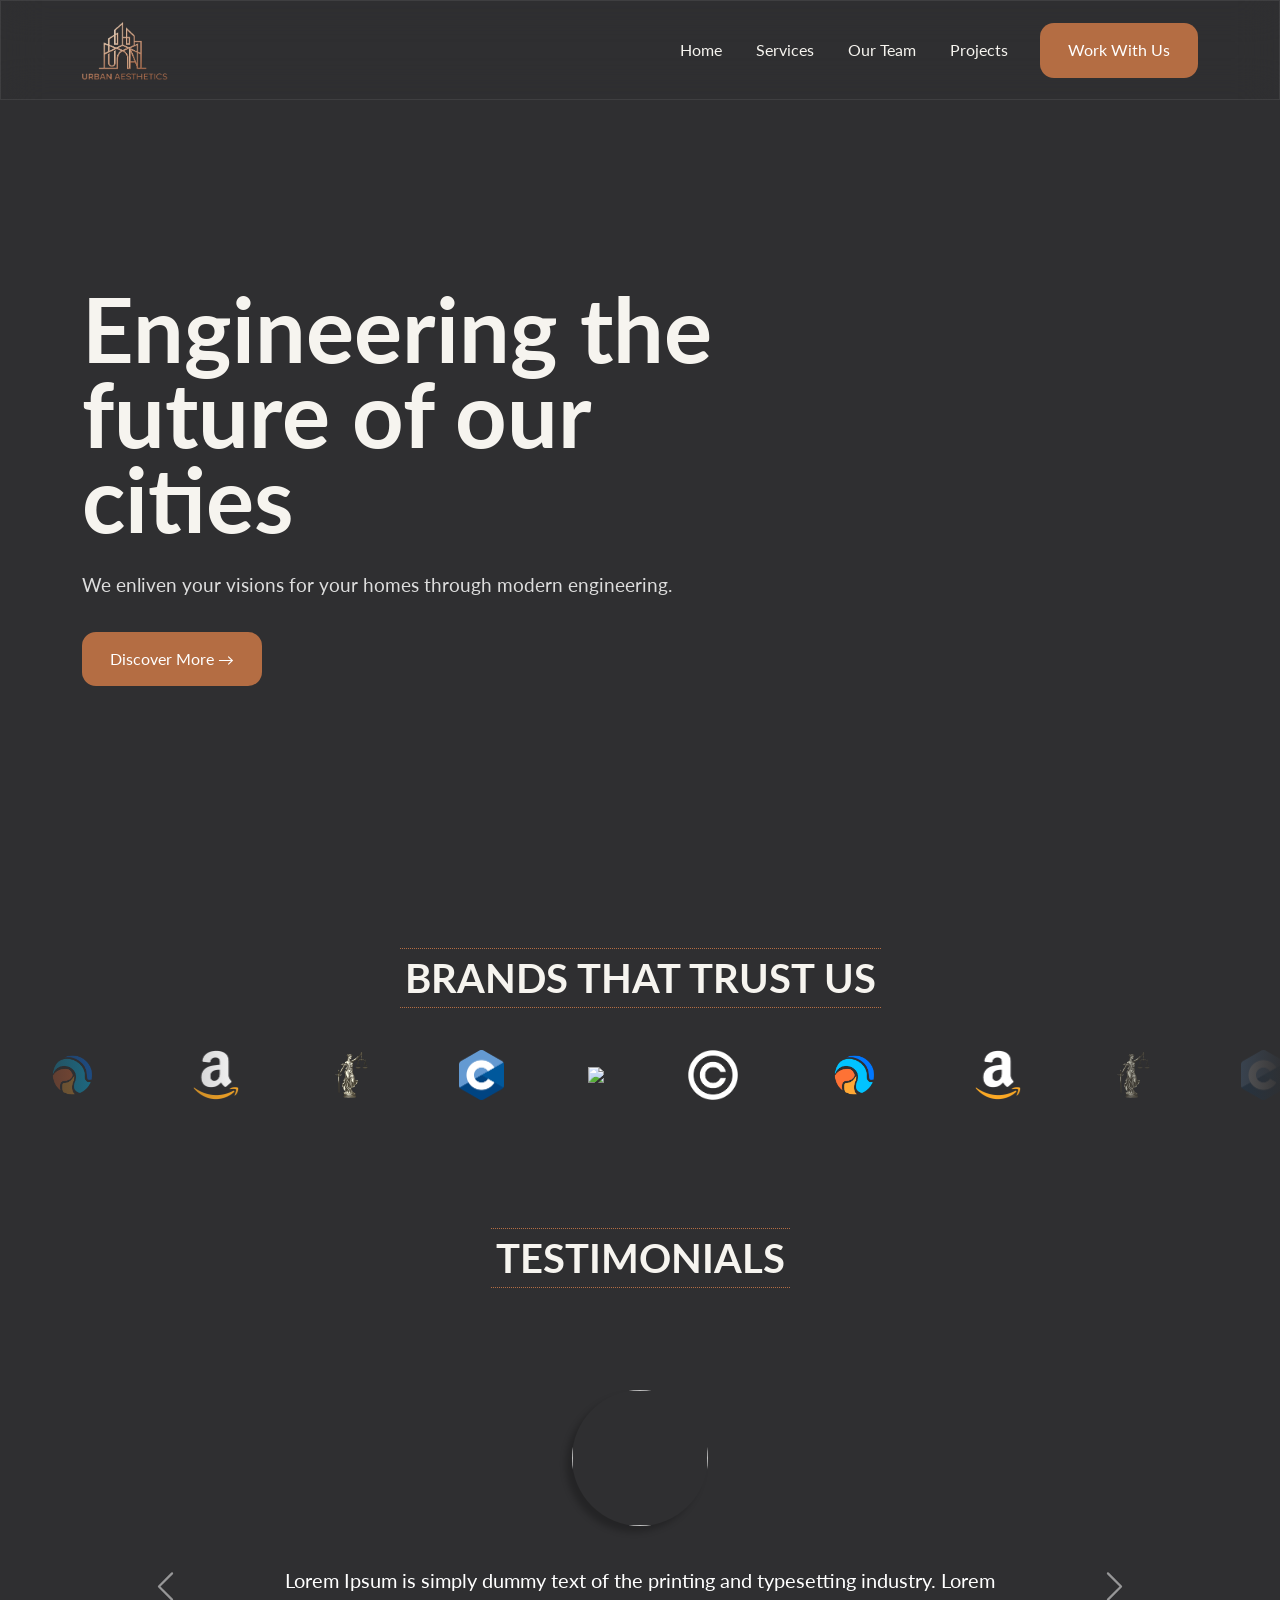
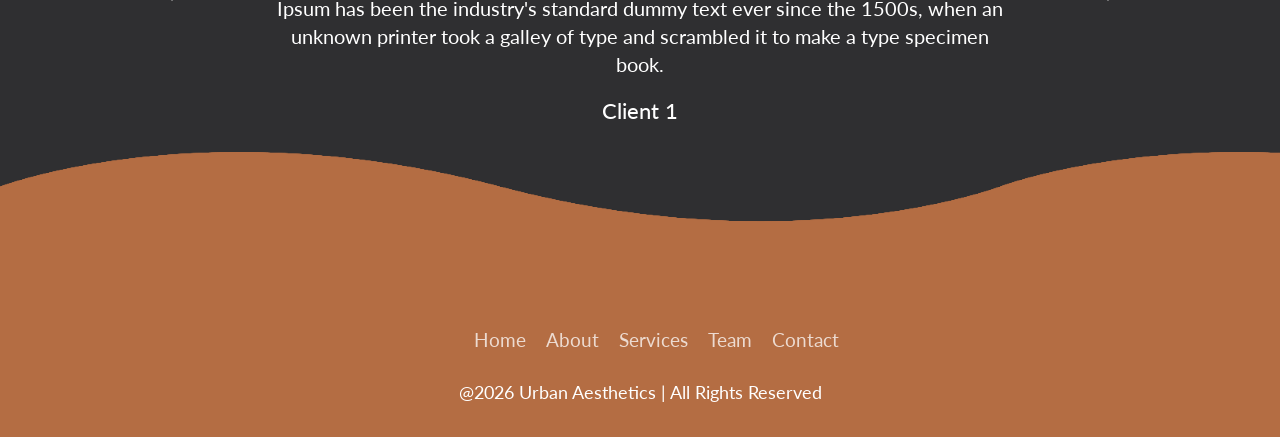
==== index.html @ d39ba453 "testimonial heading adjusted" ====
<!DOCTYPE html>
<html lang="en">
<head>
    <meta charset="UTF-8">
    <meta name="viewport" content="width=device-width, initial-scale=1.0">
    <title>Urban Aesthetics</title>
    <link href="https://cdn.jsdelivr.net/npm/bootstrap@5.3.8/dist/css/bootstrap.min.css" rel="stylesheet" integrity="sha384-sRIl4kxILFvY47J16cr9ZwB07vP4J8+LH7qKQnuqkuIAvNWLzeN8tE5YBujZqJLB" crossorigin="anonymous">
    <link rel="stylesheet" href="https://cdn.jsdelivr.net/npm/bootstrap-icons@1.13.1/font/bootstrap-icons.min.css">
    <link rel="stylesheet" href="css/style.css">

    <!-- fonts -->
     <link rel="preconnect" href="https://fonts.googleapis.com">
<link rel="preconnect" href="https://fonts.gstatic.com" crossorigin>
<link href="https://fonts.googleapis.com/css2?family=Lato:ital,wght@0,100;0,300;0,400;0,700;0,900;1,100;1,300;1,400;1,700;1,900&display=swap" rel="stylesheet">

</head>
<body>
    
<nav class="navbar navbar-expand-lg fixed-top custom-navbar">

<div class="container">

<a class="navbar-brand" href="#">
<img src="images/ChatGPT Image Jul 22, 2026, 11_35_36 AM.png" alt="">
</a>

<button class="navbar-toggler"
data-bs-toggle="collapse"
data-bs-target="#navMenu">

<span class="navbar-toggler-icon"></span>

</button>

<div class="collapse navbar-collapse justify-content-end"
id="navMenu">

<ul class="navbar-nav align-items-lg-center">

<li class="nav-item">
<a class="nav-link" href="#">Home</a>
</li>

<li class="nav-item">
<a class="nav-link" href="#">Services</a>
</li>
<li class="nav-item">
<a class="nav-link" href="#">Our Team</a>
</li>

<li class="nav-item">
<a class="nav-link" href="#">Projects</a>
</li>

<li class="nav-item ms-lg-4">

<a href="#" class="btn hero-btn">

Work With Us

</a>

</li>

</ul>

</div>

</div>

</nav>



<section class="hero">

<div class="overlay"></div>

<div class="container hero-content">

<div class="row">

<div class="col-lg-8 mt-5">

<h1>

Engineering the future
of our cities

</h1>

<p>

We enliven your visions for your homes through
modern engineering.

</p>

<a href="#" class="btn hero-btn mt-3">

Discover More →

</a>

</div>

</div>

</div>

</section>
<!-- brand showcase -->
<div class="brands w-100 d-flex justify-content-center align-items-center">
   
    <h1 class="main-heading mt-5">BRANDS THAT TRUST US</h1>

</div>

<div class="logos">

<div class="logo_items">

<img src="images/logo1.png">

<img src="images/Amazon-Logo-White-PNG-Photos.png">

<img src="images/logo3.png">

<img src="images/C_Logo.png">

<img src="images/logo2.png">

<img src="images/whitelogo.png">


<img src="images/logo1.png">

<img src="images/Amazon-Logo-White-PNG-Photos.png">

<img src="images/logo3.png">

<img src="images/C_Logo.png">

<img src="images/logo2.png">

<img src="images/whitelogo.png">

</div>

  <div class="logo_items">


<img src="images/logo1.png">

<img src="images/Amazon-Logo-White-PNG-Photos.png">

<img src="images/logo3.png">

<img src="images/C_Logo.png">

<img src="images/logo2.png">

<img src="images/whitelogo.png">


<img src="images/logo1.png">

<img src="images/Amazon-Logo-White-PNG-Photos.png">

<img src="images/logo3.png">

<img src="images/C_Logo.png">

<img src="images/logo2.png">

<img src="images/whitelogo.png">

</div>

</div>


    <section class="testimonial text-center">
        <div class="container">

            <div class="heading white-heading ">
<div class="brands w-100 d-flex justify-content-center align-items-center">
   
    <h1 class="main-heading mt-5">TESTIMONIALS</h1>

</div>
            </div>
            <div id="testimonial4" class="carousel slide testimonial4_indicators testimonial4_control_button thumb_scroll_x swipe_x" data-bs-ride="carousel" data-pause="hover" data-interval="5000" data-duration="2000">
             
                <div class="carousel-inner" role="listbox">
                    <div class="carousel-item active">
                        <div class="testimonial4_slide">
                            <img src="https://i.ibb.co/8x9xK4H/team.jpg" class="img-circle img-responsive" />
                            <p>Lorem Ipsum is simply dummy text of the printing and typesetting industry. Lorem Ipsum has been the industry's standard dummy text ever since the 1500s, when an unknown printer took a galley of type and scrambled it to make a type specimen book. </p>
                            <h4>Client 1</h4>
                        </div>
                    </div>
                    <div class="carousel-item">
                        <div class="testimonial4_slide">
                            <img src="https://i.ibb.co/8x9xK4H/team.jpg" class="img-circle img-responsive" /><p>Lorem Ipsum is simply dummy text of the printing and typesetting industry. Lorem Ipsum has been the industry's standard dummy text ever since the 1500s, when an unknown printer took a galley of type and scrambled it to make a type specimen book. </p>
                            <h4>Client 2</h4>
                        </div>
                    </div>
                    <div class="carousel-item">
                        <div class="testimonial4_slide">
                            <img src="https://i.ibb.co/8x9xK4H/team.jpg" class="img-circle img-responsive" />
                            <p>Lorem Ipsum is simply dummy text of the printing and typesetting industry. Lorem Ipsum has been the industry's standard dummy text ever since the 1500s, when an unknown printer took a galley of type and scrambled it to make a type specimen book. </p>
                            <h4>Client 3</h4>
                        </div>
                    </div>
                </div>
                <a class="carousel-control-prev" href="#testimonial4" data-bs-slide="prev">
                    <span class="carousel-control-prev-icon"></span>
                </a>
                <a class="carousel-control-next" href="#testimonial4" data-bs-slide="next">
                    <span class="carousel-control-next-icon"></span>
                </a>
            </div>
        </div>
    </section>


<!-- footer -->
<footer>

    <div class="waves">
      <div class="wave" id="wave1"></div>
      <div class="wave" id="wave2"></div>
      <div class="wave" id="wave3"></div>
      <div class="wave" id="wave4"></div>
    </div>

    <ul class="social_icon">
      <li><a href="#"><ion-icon name="logo-facebook"></ion-icon></a></li>
      <li><a href="#"><ion-icon name="logo-twitter"></ion-icon></a></li>
      <li><a href="#"><ion-icon name="logo-linkedin"></ion-icon></a></li>
      <li><a href="#"><ion-icon name="logo-instagram"></ion-icon></a></li>
    </ul>

    <ul class="menu">
      <li><a href="#">Home</a></li>
      <li><a href="#">About</a></li>
      <li><a href="#">Services</a></li>
      <li><a href="#">Team</a></li>
      <li><a href="#">Contact</a></li>
    </ul>

    <p>@2026 Urban Aesthetics | All Rights Reserved</p>

  </footer>

<script type="module" src="https://unpkg.com/ionicons@5.5.2/dist/ionicons/ionicons.esm.js"></script>

<script nomodule src="https://unpkg.com/ionicons@5.5.2/dist/ionicons/ionicons.js"></script>

    <script src="https://cdn.jsdelivr.net/npm/bootstrap@5.3.8/dist/js/bootstrap.bundle.min.js" integrity="sha384-FKyoEForCGlyvwx9Hj09JcYn3nv7wiPVlz7YYwJrWVcXK/BmnVDxM+D2scQbITxI" crossorigin="anonymous"></script>
    <script src="js/main.js"></script>
</body>
</html>
---- css/style.css ----
/* .lato-thin {
  font-family: "Lato", sans-serif;
  font-weight: 100;
  font-style: normal;
}

.lato-light {
  font-family: "Lato", sans-serif;
  font-weight: 300;
  font-style: normal;
}

.lato-regular {
  font-family: "Lato", sans-serif;
  font-weight: 400;
  font-style: normal;
}

.lato-bold {
  font-family: "Lato", sans-serif;
  font-weight: 700;
  font-style: normal;
}

.lato-black {
  font-family: "Lato", sans-serif;
  font-weight: 900;
  font-style: normal;
}

.lato-thin-italic {
  font-family: "Lato", sans-serif;
  font-weight: 100;
  font-style: italic;
}

.lato-light-italic {
  font-family: "Lato", sans-serif;
  font-weight: 300;
  font-style: italic;
}

.lato-regular-italic {
  font-family: "Lato", sans-serif;
  font-weight: 400;
  font-style: italic;
}

.lato-bold-italic {
  font-family: "Lato", sans-serif;
  font-weight: 700;
  font-style: italic;
}

.lato-black-italic {
  font-family: "Lato", sans-serif;
  font-weight: 900;
  font-style: italic;
}
 */

:root{

--dark:#2F2F31; 
--secondary:#4A4654;
--accent:#B46D43;
--gray:#78736F;
--light:#F6F4EF;

}
* {
  margin: 0;
  padding: 0;
  box-sizing: border-box;
}

body{

  font-family: "Lato", sans-serif;
  font-weight: 400;
  font-style: normal;
background:var(--dark);

}

/* NAVBAR */

 .custom-navbar{

padding:25px 0;

transition:.35s;

background:transparent;

}
.custom-navbar{
    background: rgba(47, 47, 49, 0);
    backdrop-filter: blur(20px);
    -webkit-backdrop-filter: blur(20px);

    border: 1px solid rgba(255,255,255,.08);

    transition:
        background .35s ease,
        backdrop-filter .35s ease,
        padding .35s ease,
        box-shadow .35s ease;

    padding: 1.2rem 0;
}
.custom-navbar.scrolled{

    background: rgba(47, 47, 49, 0.82);

    backdrop-filter: blur(28px);
    -webkit-backdrop-filter: blur(28px);

    box-shadow: 0 10px 30px rgba(0,0,0,.18);

    padding: .9rem 0;

}
.nav-wrapper{
    background:rgba(246,244,239,.12);
    backdrop-filter:blur(16px);
    border:1px solid rgba(255,255,255,.08);
    border-radius:18px;
    padding:6px 20px;
}
.navbar-brand{
  padding: 0;
color:var(--light);
font-weight:600;

}


.navbar-brand img {
    height: 60px;
    width: auto;
    display: block;
}

@media (max-width: 992px) {
    .navbar-brand img {
        height: 68px;
    }
}

@media (max-width: 576px) {
    .navbar-brand img {
        height: 43px;
    }
}
.nav-link{

color:var(--light);

margin-left:18px;

position:relative;

}
.nav-link:hover{

font-weight: 700; }

.nav-link::after{

content:"";

position:absolute;

left:0;
bottom:-4px;

width:0;

height:2px;

background:var(--accent);

transition:.3s;

}

.nav-link:hover::after{

width:100%;

}

.hero-btn{

background:var(--accent);

color:white;

padding:.9rem 1.7rem;

border-radius:14px;

}

.hero-btn:hover{

background:#965734;

}

/* HERO */

.hero{

height:100vh;

background:url(/images/hero1.jpg);

background-size:cover;

background-position:center;

position:relative;

display:flex;

align-items:center;

}

.hero h1 {

font-size:clamp(3rem,7vw,8rem);

font-weight:700;

color:var(--light);

line-height:.95;

margin-bottom:30px;
    margin-top: 1.5rem;
    
}
@media (max-width: 992px) {

.hero h1 {
    margin-top: 0.8rem;
}
}

@media (max-width: 576px) {

.hero h1 {
    margin-top: 0.5rem;
}
}

.overlay{

position:absolute;

inset:0;

background:linear-gradient(

90deg,

rgba(47,47,49,.78),

rgba(47,47,49,.25)

);

}

.hero-content{

position:relative;

z-index:2;

}





.hero p{

font-size:1.2rem;

max-width:650px;

color:#ddd;

}

/* MOBILE */

@media(max-width:991px){

.hero{

text-align:center;

}

.hero p{

margin:auto;

}

.navbar-collapse{

background:rgba(47,47,49,.97);

padding:25px;

margin-top:15px;

border-radius:20px;

}

.nav-link{

margin:12px 0;

}

}


/* logo carousel */

.brands h1 {
    color: var(--light);
margin:12px 0;
}
@keyframes slides {
  from {
    transform: translateX(0);
  }
  to {
    transform: translateX(-100%);
  }
}

.logos {
  overflow: hidden;
  padding: 30px 0px;
  white-space: nowrap;
  position: relative;
}

.logos:before, .logos:after {
  position: absolute;
  top: 0;
  content: '';
  width: 250px;
  height: 100%;
  z-index: 2;
}

.logos:before {
  left: 0;
  background: linear-gradient(to left, rgba(255,255,255,0), rgba(47,47,49,.97));
}

.logos:after {
  right: 0;
  background: linear-gradient(to right, rgba(255,255,255,0), rgba(47,47,49,.97));
}

.logo_items {
  display: inline-block;
  animation: 35s slides infinite linear;
}

.logos:hover .logo_items {
  animation-play-state: paused;
}

.logo_items img{
  height: 50px;
   margin: 0 40px;   /* adjust this value */
  vertical-align: middle;
}

/* ========================================HEADING
================================================ */

.main-heading {
    font-weight: 700;
    padding: 5px;
    border-top: 1px dotted var(--accent);
    border-bottom: 1px dotted var(--accent);
}
/* ======================================footer
========================================== */




footer {
  position: relative;
  width: 100%;
  background:var(--accent);
  min-height: 100px;
  padding: 20px 50px;
  display: flex;
  justify-content: center;
  align-items: center;
  flex-direction: column;
}

footer .social_icon,
footer .menu {
  position: relative;
  display: flex;
  justify-content: center;
  align-items: center;
  margin: 10px 0;
}

footer .social_icon li,
footer .menu li {
  list-style: none;
}

footer .social_icon li a {
  font-size: 2em;
  color: #fff;
  margin: 0 10px;
  display: inline-block;
  transition: .5s;
}

footer .social_icon li a:hover {
  transform: translateY(-10px);
}

footer .menu li a {
  font-size: 1.2em;
  color: #fff;
  margin: 0 10px;
  display: inline-block;
  text-decoration: none;
  opacity: .75;
}

footer .menu li a:hover {
  opacity: 1;
}

footer p {
  color: #fff;
  text-align: center;
  margin-top: 15px;
  margin-bottom: 10px;
  font-size: 1.1em;
}

footer .wave {
  position: absolute;
  top: -100px;
  left: 0;
  width: 100%;
  height: 100px;
  background: url(/images/wave.png);
  background-size: 1000px 100px;
}

footer .wave#wave1 {
  z-index: 1000;
  opacity: 1;
  bottom: 0;
  animation: animateWave 4s linear infinite;
}
footer .wave#wave2 {
  z-index: 999;
  opacity: .5;
  bottom: 10px;
  animation: animateWave_02 4s linear infinite;
}
footer .wave#wave3 {
  z-index: 1000;
  opacity: .2;
  bottom: 15px;
  animation: animateWave 3s linear infinite;
}
footer .wave#wave4 {
  z-index: 999;
  opacity: .7;
  bottom: 20px;
  animation: animateWave_02 3s linear infinite;
}

@keyframes animateWave {
  0% {
    background-position-x: 1000px;
  }
  100% {
    background-position-x: 0px;
  }
}

@keyframes animateWave_02 {
  0% {
    background-position-x: 0px;
  }
  100% {
    background-position-x: 1000px;
  }
}
/* testimonials */
.heading {
    text-align: center;
    color: #454343;
    font-weight: 700;
    position: relative;
    margin-bottom: 70px;
    text-transform: uppercase;
    z-index: 999;
}
.white-heading{
    color: #ffffff;
}

.heading span {
    display: block;
    font-weight: 500;
}
.white-heading span {
    color: #ffffff;
}
/*-----Testimonial-------*/

.testimonial:after {
    position: absolute;
    top: -0 !important;
    left: 0;
    content: " ";
    background: url(img/testimonial.bg-top.png);
    background-size: 100% 100px;
    width: 100%;
    height: 100px;
    float: left;
    z-index: 99;
}

.testimonial {
    min-height: 375px;
    position: relative;
    background: url(/images/nick-hillier-aQcE3gDSSTY-unsplashtint.jpg);
    padding-top: 50px;
    padding-bottom: 50px;
    background-position: center;
    background-size: cover;
}
#testimonial4 .carousel-inner:hover{
  cursor: -moz-grab;
  cursor: -webkit-grab;
}
#testimonial4 .carousel-inner:active{
  cursor: -moz-grabbing;
  cursor: -webkit-grabbing;
}
#testimonial4 .carousel-inner .item{
  overflow: hidden;
}

.testimonial4_indicators .carousel-indicators{
  left: 0;
  margin: 0;
  width: 100%;
  font-size: 0;
  height: 20px;
  bottom: 15px;
  padding: 0 5px;
  cursor: e-resize;
  overflow-x: auto;
  overflow-y: hidden;
  position: absolute;
  text-align: center;
  white-space: nowrap;
}
.testimonial4_indicators .carousel-indicators li{
  padding: 0;
  width: 14px;
  height: 14px;
  border: none;
  text-indent: 0;
  margin: 2px 3px;
  cursor: pointer;
  display: inline-block;
  background: #ffffff;
  -webkit-border-radius: 100%;
  border-radius: 100%;
}
.testimonial4_indicators .carousel-indicators .active{
  padding: 0;
  width: 14px;
  height: 14px;
  border: none;
  margin: 2px 3px;
  background-color: #9dd3af;
  -webkit-border-radius: 100%;
  border-radius: 100%;
}
.testimonial4_indicators .carousel-indicators::-webkit-scrollbar{
  height: 3px;
}
.testimonial4_indicators .carousel-indicators::-webkit-scrollbar-thumb{
  background: #eeeeee;
  -webkit-border-radius: 0;
  border-radius: 0;
}

.testimonial4_control_button .carousel-control{
  top: 175px;
  opacity: 1;
  width: 40px;
  bottom: auto;
  height: 40px;
  font-size: 10px;
  cursor: pointer;
  font-weight: 700;
  overflow: hidden;
  line-height: 38px;
  text-shadow: none;
  text-align: center;
  position: absolute;
  background: transparent;
  border: 2px solid #ffffff;
  text-transform: uppercase;
  -webkit-border-radius: 100%;
  border-radius: 100%;
  -webkit-box-shadow: none;
  box-shadow: none;
  -webkit-transition: all 0.6s cubic-bezier(0.3,1,0,1);
  transition: all 0.6s cubic-bezier(0.3,1,0,1);
}
.testimonial4_control_button .carousel-control.left{
  left: 7%;
  top: 50%;
  right: auto;
}
.testimonial4_control_button .carousel-control.right{
  right: 7%;
  top: 50%;
  left: auto;
}
.testimonial4_control_button .carousel-control.left:hover,
.testimonial4_control_button .carousel-control.right:hover{
  color: #000;
  background: #fff;
  border: 2px solid #fff;
}

.testimonial4_header{
  top: 0;
  left: 0;
  bottom: 0;
  width: 550px;
  display: block;
  margin: 30px auto;
  text-align: center;
  position: relative;
}
.testimonial4_header h4{
  color: #ffffff;
  font-size: 30px;
  font-weight: 600;
  position: relative;
  letter-spacing: 1px;
  text-transform: uppercase;
}

.testimonial4_slide{
  top: 0;
  left: 0;
  right: 0;
  bottom: 0;
  width: 70%;
  margin: auto;
  padding: 20px;
  position: relative;
  text-align: center;
}
.testimonial4_slide img {
    top: 0;
    left: 0;
    right: 0;
    width: 136px;
    height: 136px;
    margin: auto;
    display: block;
    color: #f2f2f2;
    font-size: 18px;
    line-height: 46px;
    text-align: center;
    position: relative;
    border-radius: 50%;
    box-shadow: -6px 6px 6px rgba(0, 0, 0, 0.23);
    -moz-box-shadow: -6px 6px 6px rgba(0, 0, 0, 0.23);
    -o-box-shadow: -6px 6px 6px rgba(0, 0, 0, 0.23);
    -webkit-box-shadow: -6px 6px 6px rgba(0, 0, 0, 0.23);
}
.testimonial4_slide p {
    color: #ffffff;
    font-size: 20px;
    line-height: 1.4;
    margin: 40px 0 20px 0;
}
.testimonial4_slide h4 {
  color: #ffffff;
  font-size: 22px;
}

.testimonial .carousel {
	padding-bottom:50px;
}
.testimonial .carousel-control-next-icon, .testimonial .carousel-control-prev-icon {
    width: 35px;
    height: 35px;
}
/* ------testimonial  close-------*/
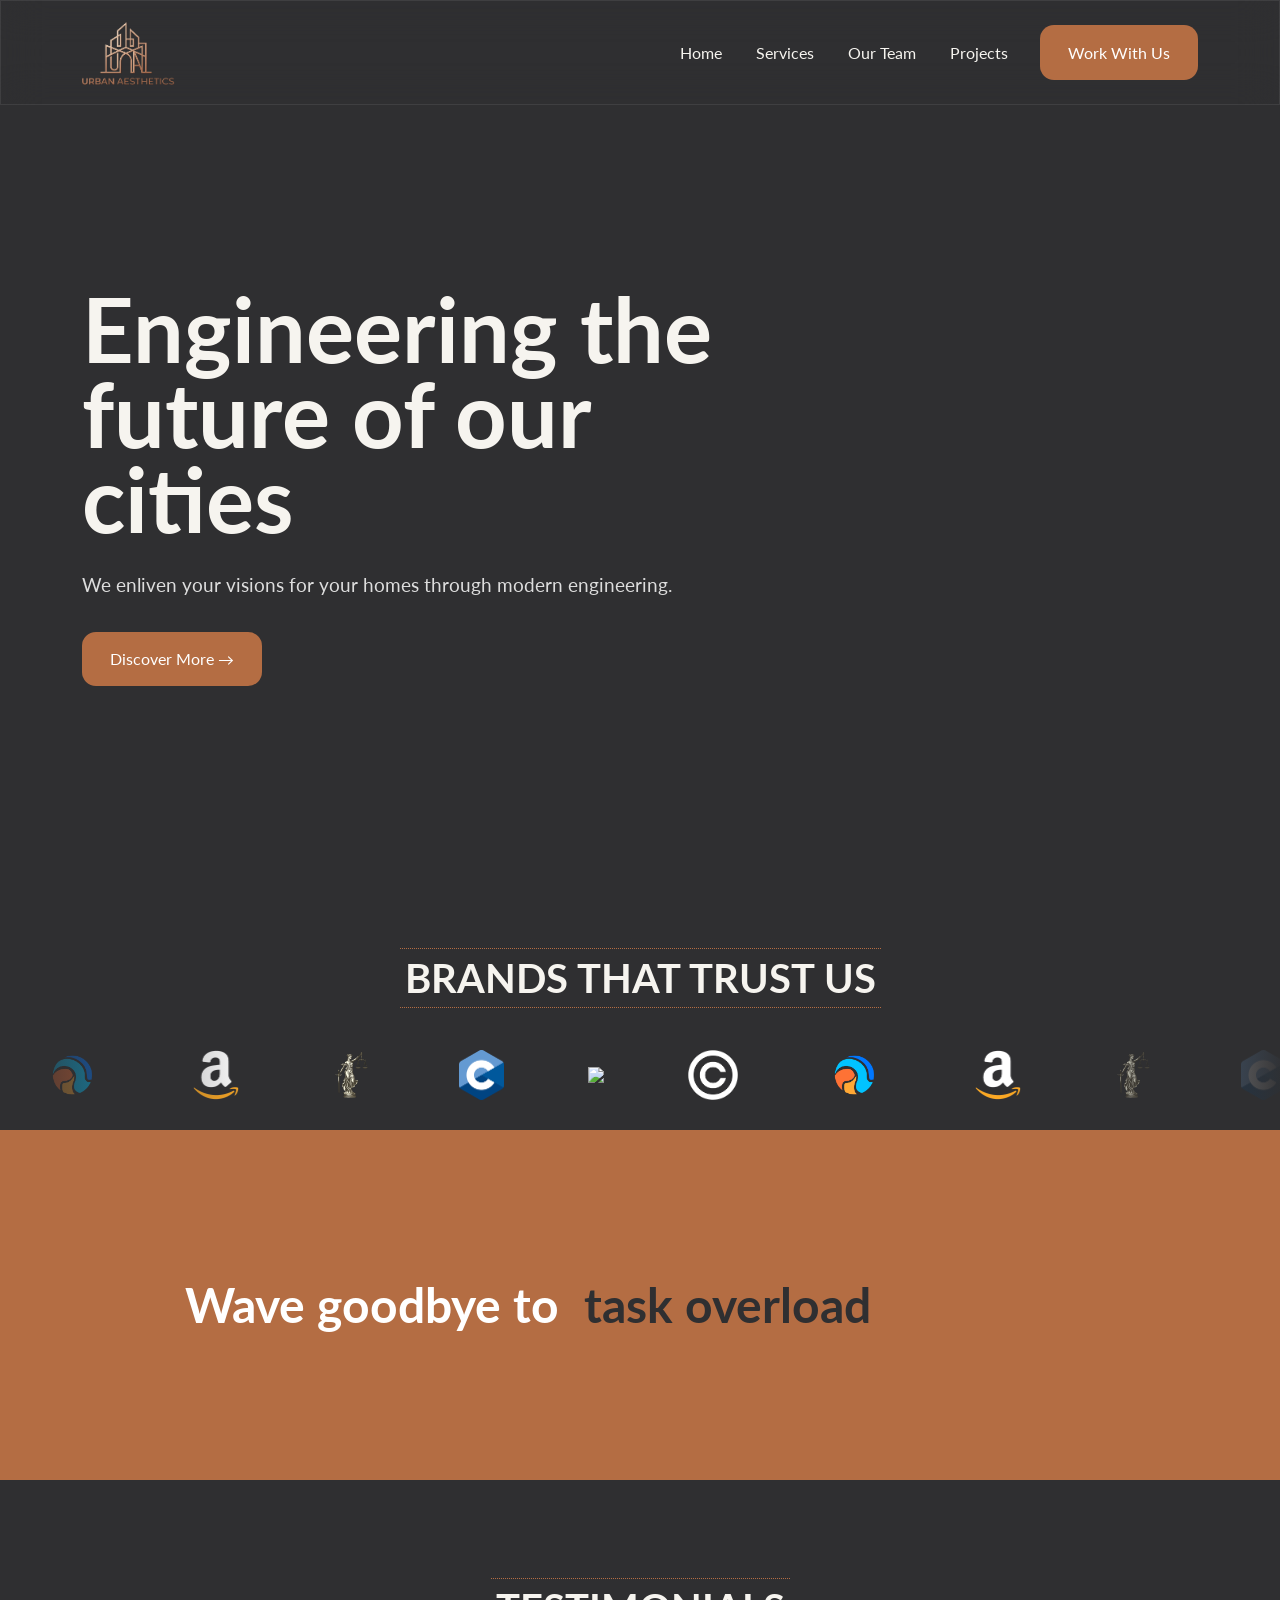
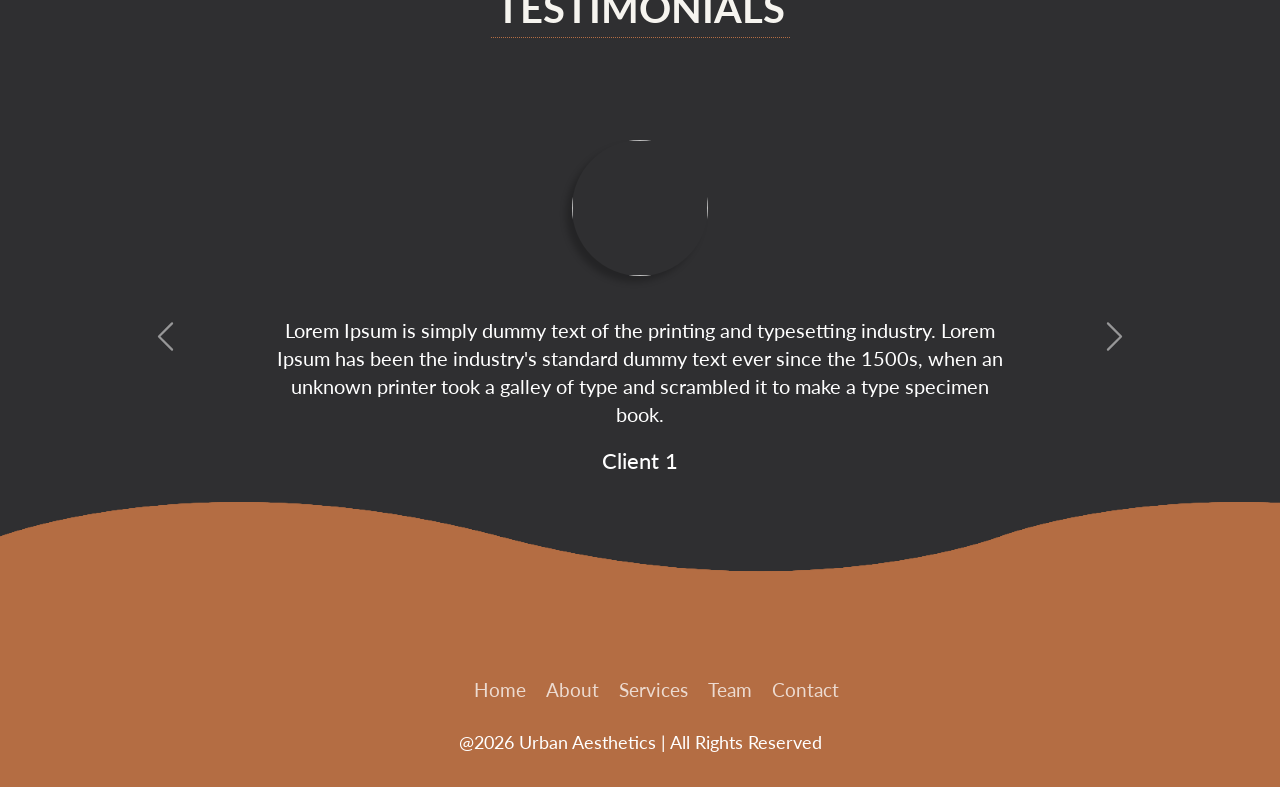
==== commit 17047240: "added word slideshow banner" ====
--- a/index.html
+++ b/index.html
@@ -178,8 +178,49 @@
 </div>
 
 </div>
-
-
+<!-- banner -->
+<!-- <div class="row py-5">
+
+      <div class="col-sm-6 order-2 order-sm-1"> 
+        <h3 id="paragraph">
+            Spaces to Live, Work, and Play! We want to revolutionise every
+             aspect of human life. Better cities, pleasant workplaces, fantastic 
+             homes and great spaces to enjoy life; we find the best solution for
+              every project in every situation by collecting data and parameters. 
+        </h3>
+      </div>
+      <div class="col-sm-6 order-2 order-sm-1"></div>
+ -->
+
+<div class="banner">
+  <div class="container ">
+
+    <div class="wave-container">
+
+      <h1 class="wave-title">Wave goodbye to</h1>
+
+      <div class="scroll-window">
+        <div class="fade top-fade"></div>
+
+        <ul class="scroll-list">
+          <li style="--clr:#2F2F31;">lack of collaboration</li>
+          <li style="--clr:#2F2F31;">wasted time</li>
+          <li style="--clr:#2F2F31;">task overload</li>
+          <li style="--clr:#2F2F31;">missed deadlines</li>
+          <li style="--clr:#2F2F31;">unnecessary complexity</li>
+          <li style="--clr:#2F2F31;">slow progress</li>
+          <li style="--clr:#2F2F31;">disorganized workflows</li>
+        </ul>
+
+        <div class="fade bottom-fade"></div>
+      </div>
+
+    </div>
+
+  </div>
+</div>
+
+<!-- Testimonials -->
     <section class="testimonial text-center">
         <div class="container">
 
--- a/css/style.css
+++ b/css/style.css
@@ -137,20 +137,20 @@
 
 
 .navbar-brand img {
-    height: 60px;
+    height: 65px;
     width: auto;
     display: block;
 }
 
 @media (max-width: 992px) {
     .navbar-brand img {
-        height: 68px;
+        height: 60px;
     }
 }
 
 @media (max-width: 576px) {
     .navbar-brand img {
-        height: 43px;
+        height: 55px;
     }
 }
 .nav-link{
@@ -423,6 +423,7 @@
   display: flex;
   justify-content: center;
   align-items: center;
+  flex-wrap: wrap;
   margin: 10px 0;
 }
 
@@ -728,4 +729,131 @@
     width: 35px;
     height: 35px;
 }
-/* ------testimonial  close-------*/+/* ------testimonial  close-------*/
+
+/* Banner */
+
+
+/* banner animation */
+.banner{
+  background-color: var(--accent);
+  color: var(--light)
+}
+
+/* Variables only for this section */
+.banner{
+    --item-height:60px;
+    --scroll-height:300px;
+    --animation-duration:14s;
+}
+
+.wave-container{
+    display:flex;
+    align-items:center;
+    justify-content:center;
+    gap:25px;
+    overflow:hidden;
+    min-height:calc(var(--scroll-height) + 50px);
+}
+
+.wave-title{
+    font-size:3rem;
+    font-weight:700;
+    color:#fff;
+    white-space:nowrap;
+    margin:0;
+}
+
+.scroll-window{
+    position:relative;
+    height:var(--item-height);
+    overflow:hidden;
+}
+
+.scroll-list{
+    list-style:none;
+    margin:0;
+    padding:0;
+    display:flex;
+    flex-direction:column;
+    gap:0;
+    transform:translateY(calc(var(--item-height) * -2));
+    animation:stepScroll var(--animation-duration) linear infinite;
+}
+
+.scroll-list li{
+    height:var(--item-height);
+    display:flex;
+    align-items:center;
+    justify-content:flex-start;
+    font-size:3rem;
+    font-weight:700;
+    white-space:nowrap;
+    color:var(--clr);
+}
+
+.fade{
+    position:absolute;
+    left:0;
+    right:0;
+    height:45px;
+    z-index:2;
+    pointer-events:none;
+}
+
+.top-fade{
+    top:0;
+    background:linear-gradient(to bottom,#333,transparent);
+}
+
+.bottom-fade{
+    bottom:0;
+    background:linear-gradient(to top,#333,transparent);
+}
+
+@keyframes stepScroll{
+    0%,11.90%{
+        transform:translateY(calc(var(--item-height) * -2));
+    }
+    14.28%,26.19%{
+        transform:translateY(calc(var(--item-height) * -3));
+    }
+    28.57%,40.47%{
+        transform:translateY(calc(var(--item-height) * -4));
+    }
+    42.85%,54.76%{
+        transform:translateY(calc(var(--item-height) * -5));
+    }
+    57.14%,69.04%{
+        transform:translateY(calc(var(--item-height) * -6));
+    }
+    71.42%,83.33%{
+        transform:translateY(calc(var(--item-height) * -7));
+    }
+    85.71%,97.62%{
+        transform:translateY(calc(var(--item-height) * -8));
+    }
+    100%{
+        transform:translateY(calc(var(--item-height) * -9));
+    }
+}
+
+/* Responsive */
+
+@media(max-width:768px){
+
+    .wave-container{
+        flex-direction:column;
+        text-align:center;
+        gap:15px;
+    }
+
+    .wave-title,
+    .scroll-list li{
+        font-size:2rem;
+    }
+
+    .scroll-list li{
+        justify-content:center;
+    }
+}
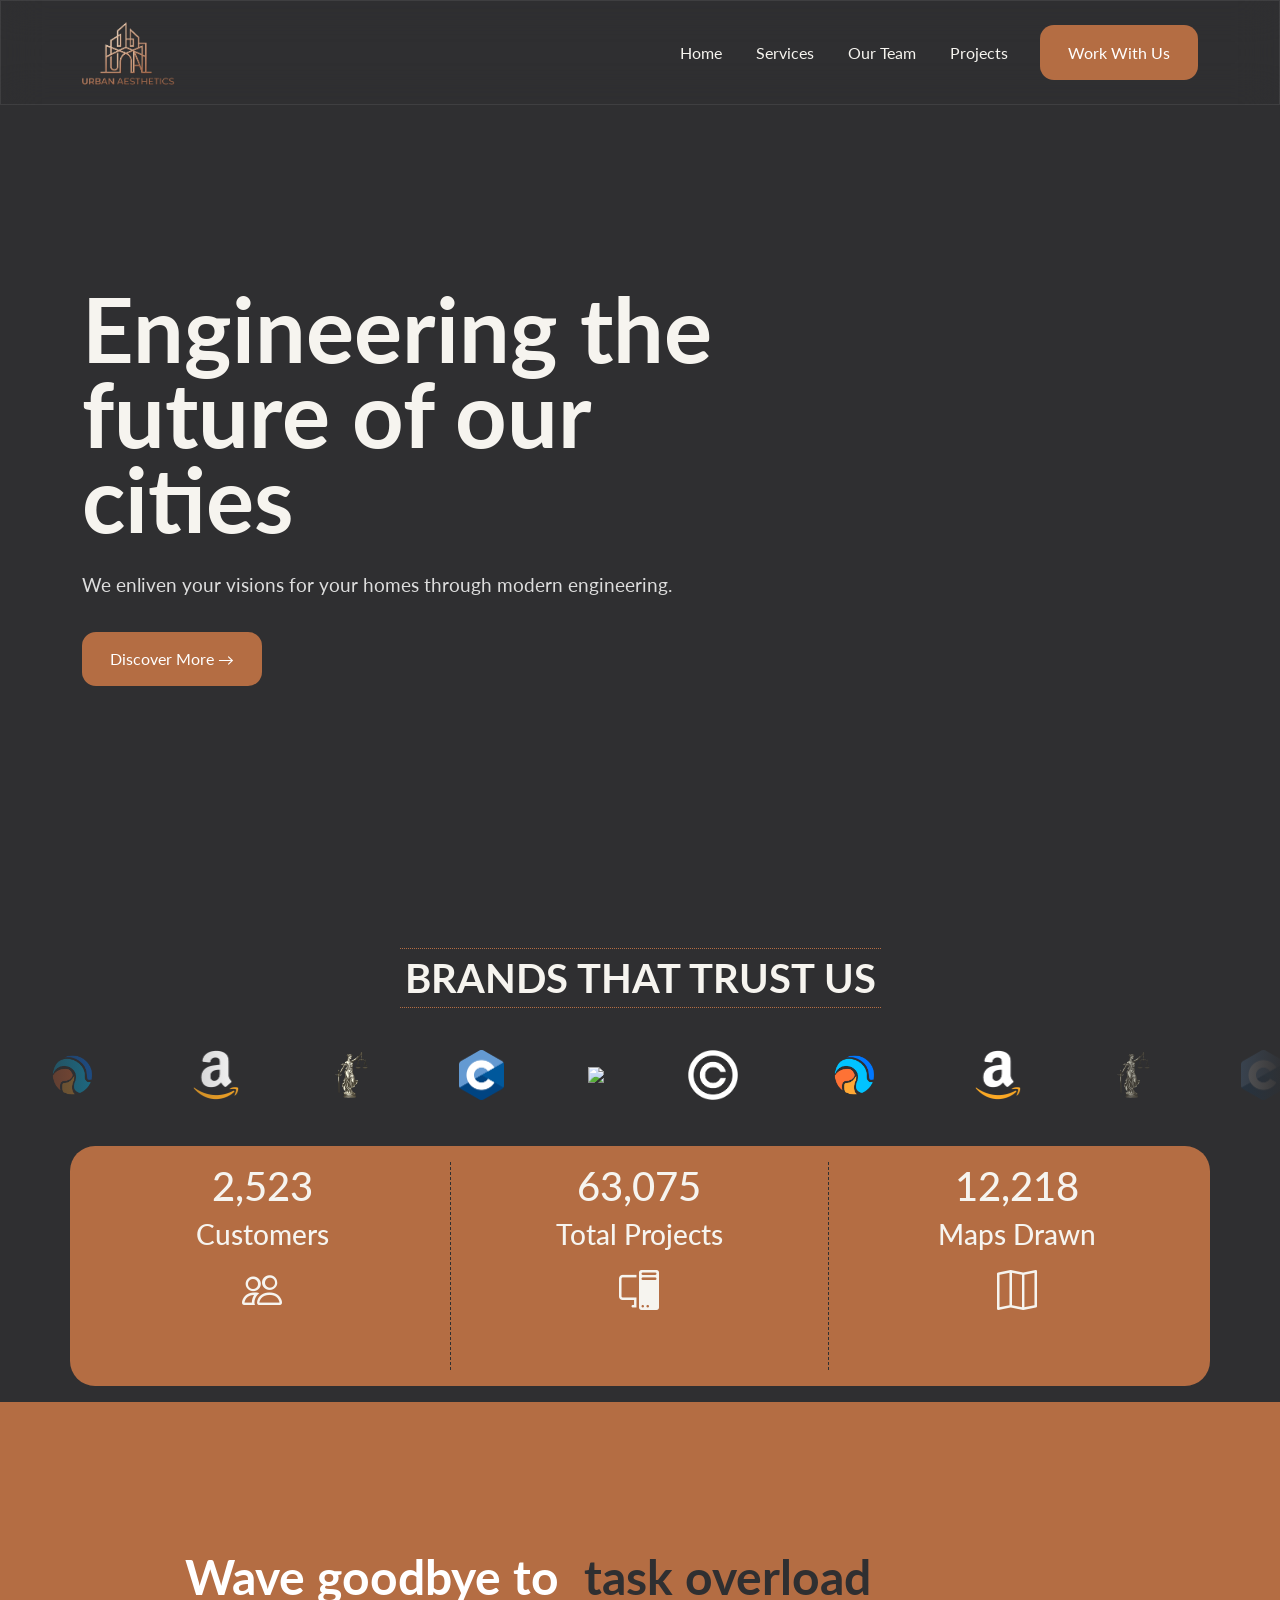
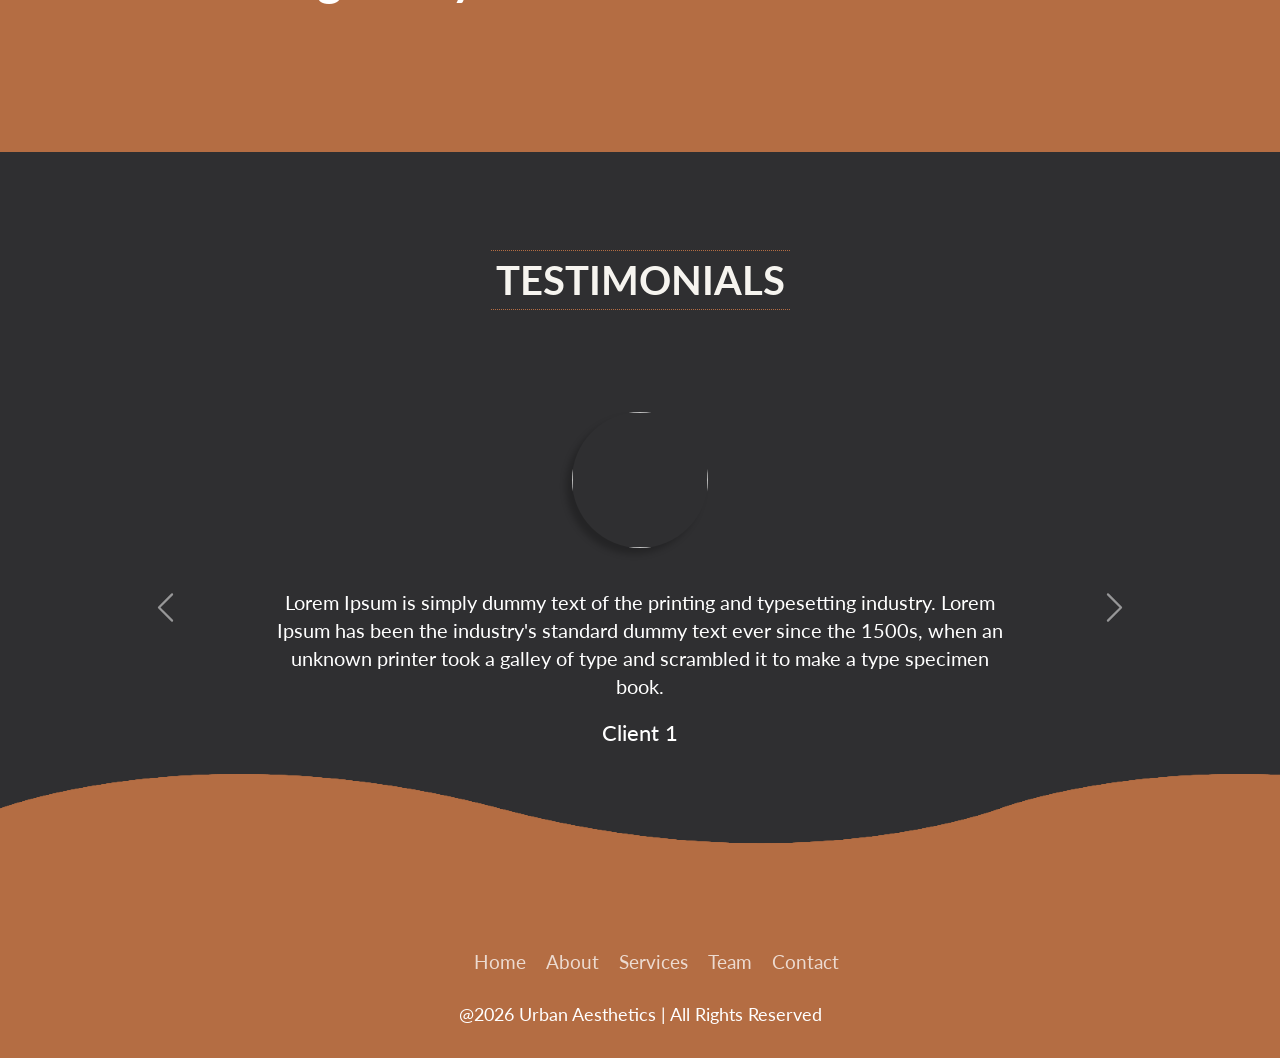
==== commit 6317a775: "adjusted counter functionalities" ====
--- a/index.html
+++ b/index.html
@@ -6,6 +6,7 @@
     <title>Urban Aesthetics</title>
     <link href="https://cdn.jsdelivr.net/npm/bootstrap@5.3.8/dist/css/bootstrap.min.css" rel="stylesheet" integrity="sha384-sRIl4kxILFvY47J16cr9ZwB07vP4J8+LH7qKQnuqkuIAvNWLzeN8tE5YBujZqJLB" crossorigin="anonymous">
     <link rel="stylesheet" href="https://cdn.jsdelivr.net/npm/bootstrap-icons@1.13.1/font/bootstrap-icons.min.css">
+    <link rel="stylesheet" href="https://cdn.jsdelivr.net/npm/bootstrap-icons@1.13.1/font/bootstrap-icons.min.css">
     <link rel="stylesheet" href="css/style.css">
 
     <!-- fonts -->
@@ -178,6 +179,47 @@
 </div>
 
 </div>
+
+<!-- Counter -->
+
+<div class="container count-banner p-3 my-3">
+
+  <div class="row">
+    
+    <div class="col-md-4" >
+
+      <h1><span class="counter">2,523</span></h1>
+
+      <h3>Customers</h3>
+
+      <i class="bi bi-people"></i>
+
+    </div> 
+
+    <div class="col-md-4">
+
+      <h1><span class="counter">63,075</span></h1>
+
+      <h3>Total Projects</h3>
+
+      <i class="bi bi-pc-display"></i>
+
+    </div>
+    <div class="col-md-4">
+
+      <h1><span class="counter">12,218</span></h1>
+
+      <h3>Maps Drawn</h3>
+
+      <i class="bi bi-map"></i>
+
+    </div>
+
+  </div>
+
+</div>
+
+
 <!-- banner -->
 <!-- <div class="row py-5">
 
@@ -294,6 +336,11 @@
     <p>@2026 Urban Aesthetics | All Rights Reserved</p>
 
   </footer>
+<script src="https://code.jquery.com/jquery-3.7.1.min.js"></script>
+
+<script src="https://cdnjs.cloudflare.com/ajax/libs/waypoints/4.0.1/jquery.waypoints.min.js"></script>
+
+<script src="https://cdnjs.cloudflare.com/ajax/libs/Counter-Up/1.0.0/jquery.counterup.min.js"></script>
 
 <script type="module" src="https://unpkg.com/ionicons@5.5.2/dist/ionicons/ionicons.esm.js"></script>
 
--- a/css/style.css
+++ b/css/style.css
@@ -856,4 +856,41 @@
     .scroll-list li{
         justify-content:center;
     }
+}
+/* Counter */
+.count-banner {
+  background: var(--accent);
+  border-radius: 25px;
+  color: var(--light);
+}
+.col-md-4 {
+  text-align: center;
+  padding-bottom: 50px;
+  border-right: 1px dashed var(--dark);
+}
+
+.col-md-4:last-child {
+  border-right: 0px solid var(--dark);
+}
+
+.counter {
+  animation-duration: 1s;
+  animation-delay: 0s;
+}
+
+i {
+  font-size: 40px !Important;
+}
+
+@media (max-width: 991px) {
+  .col-md-4 {
+    border-right: 0px dashed var(--dark);
+    border-bottom: 1px dashed var(--dark);
+    width: 50%;
+    margin: auto auto;
+  }
+  
+  .col-md-4:last-child {
+    border-bottom: 0px dashed var(--dark);
+  }
 }
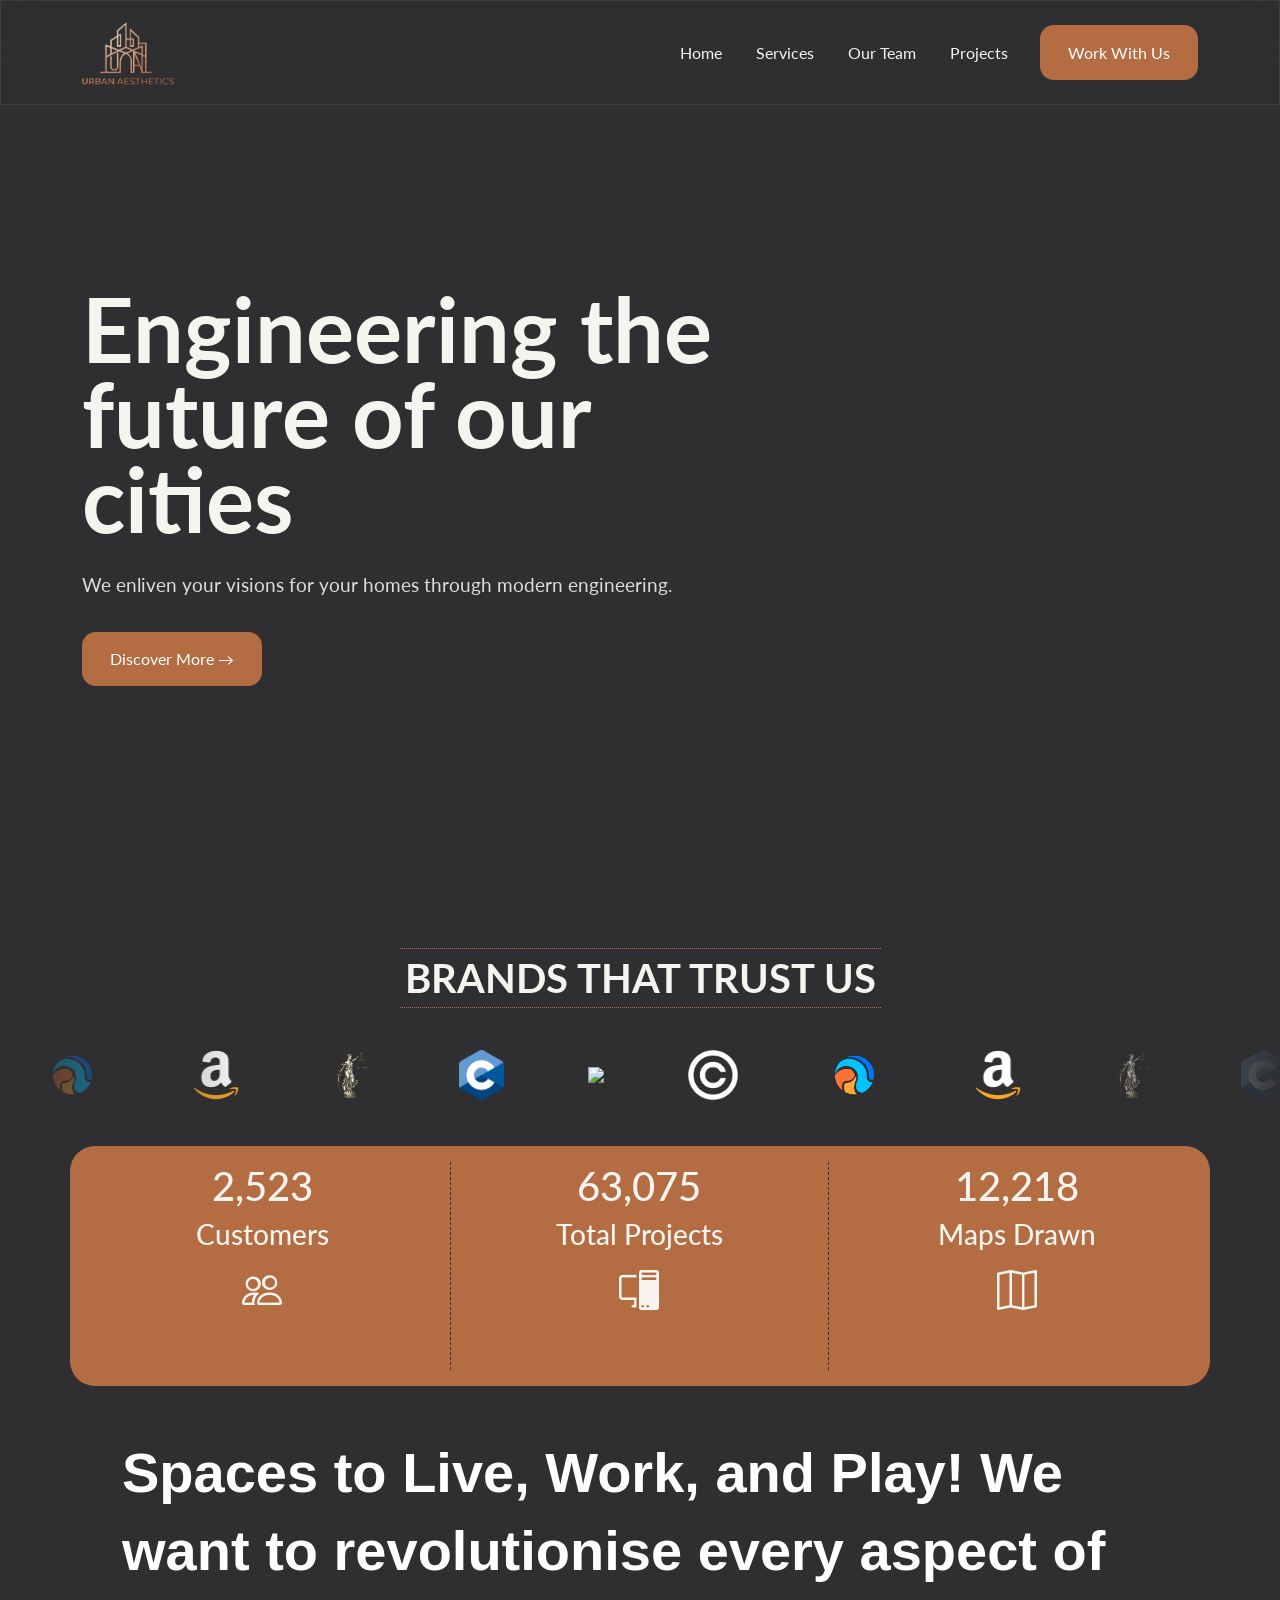
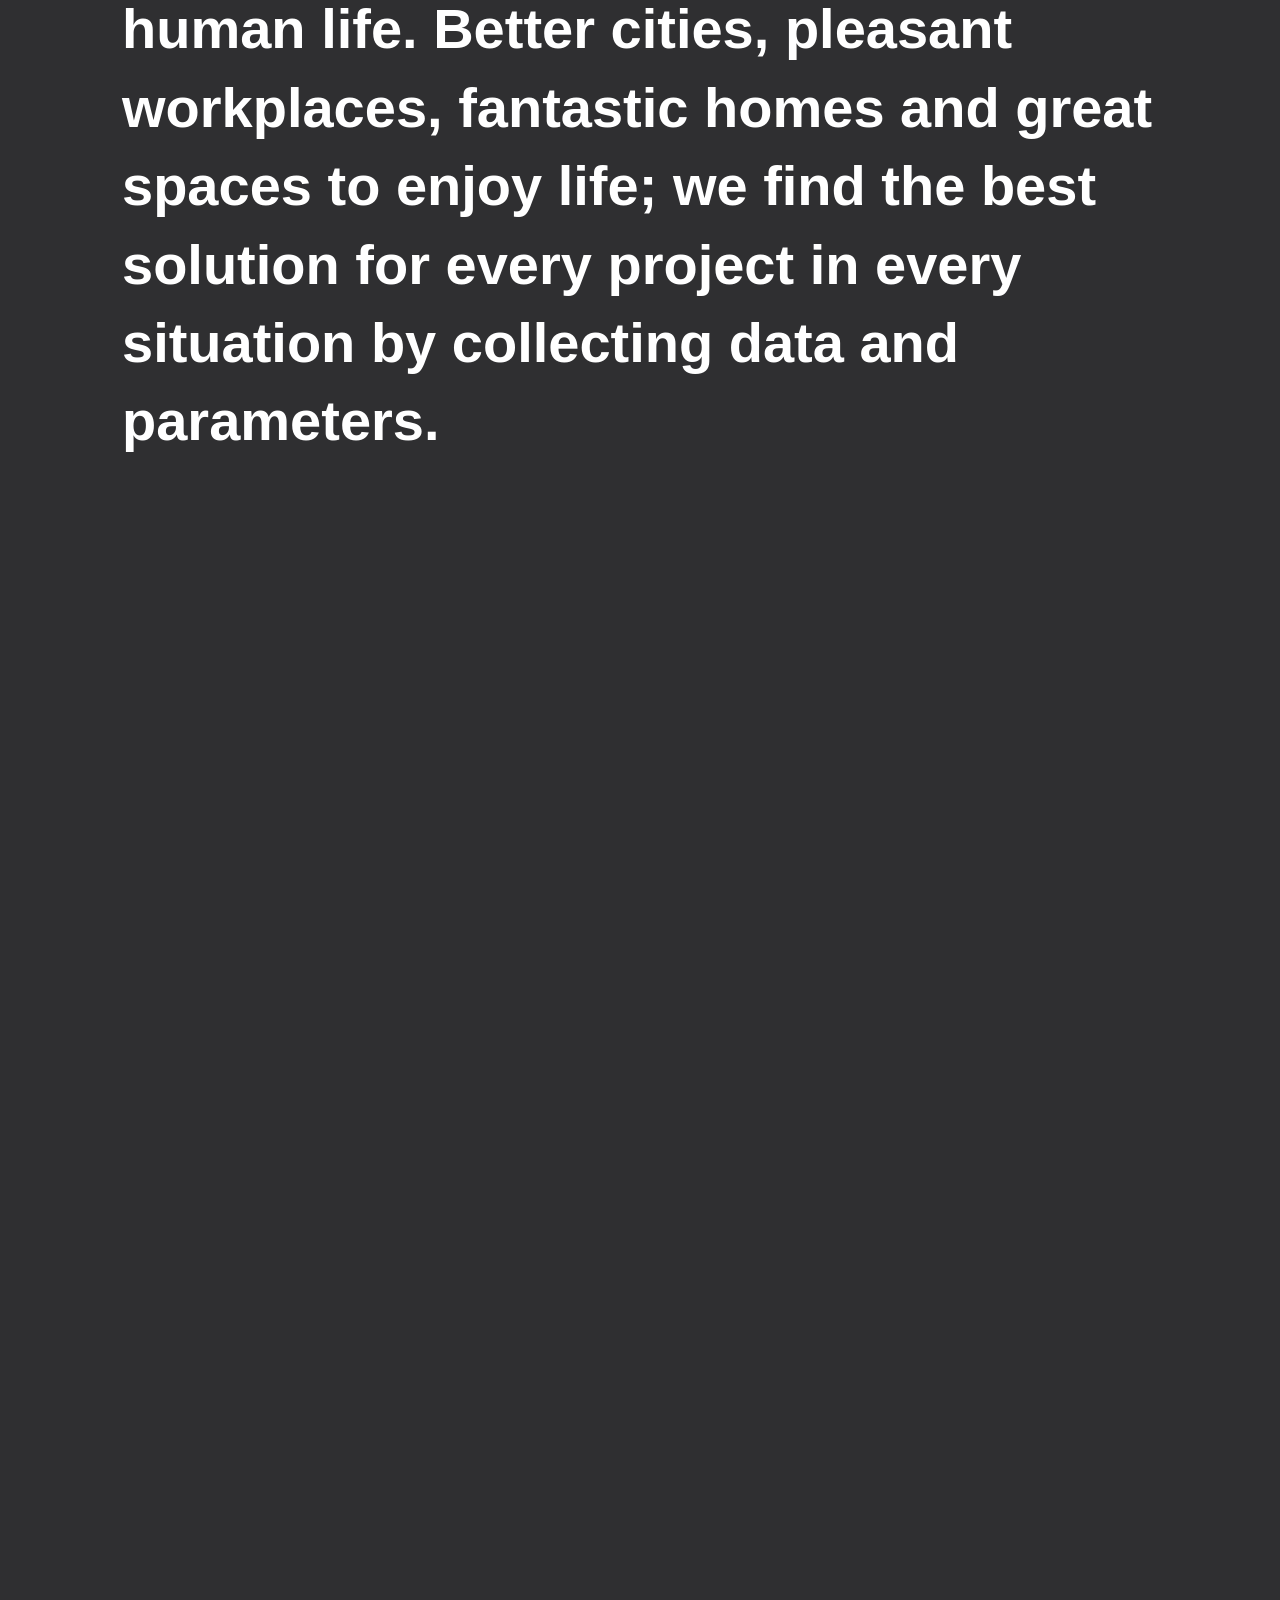
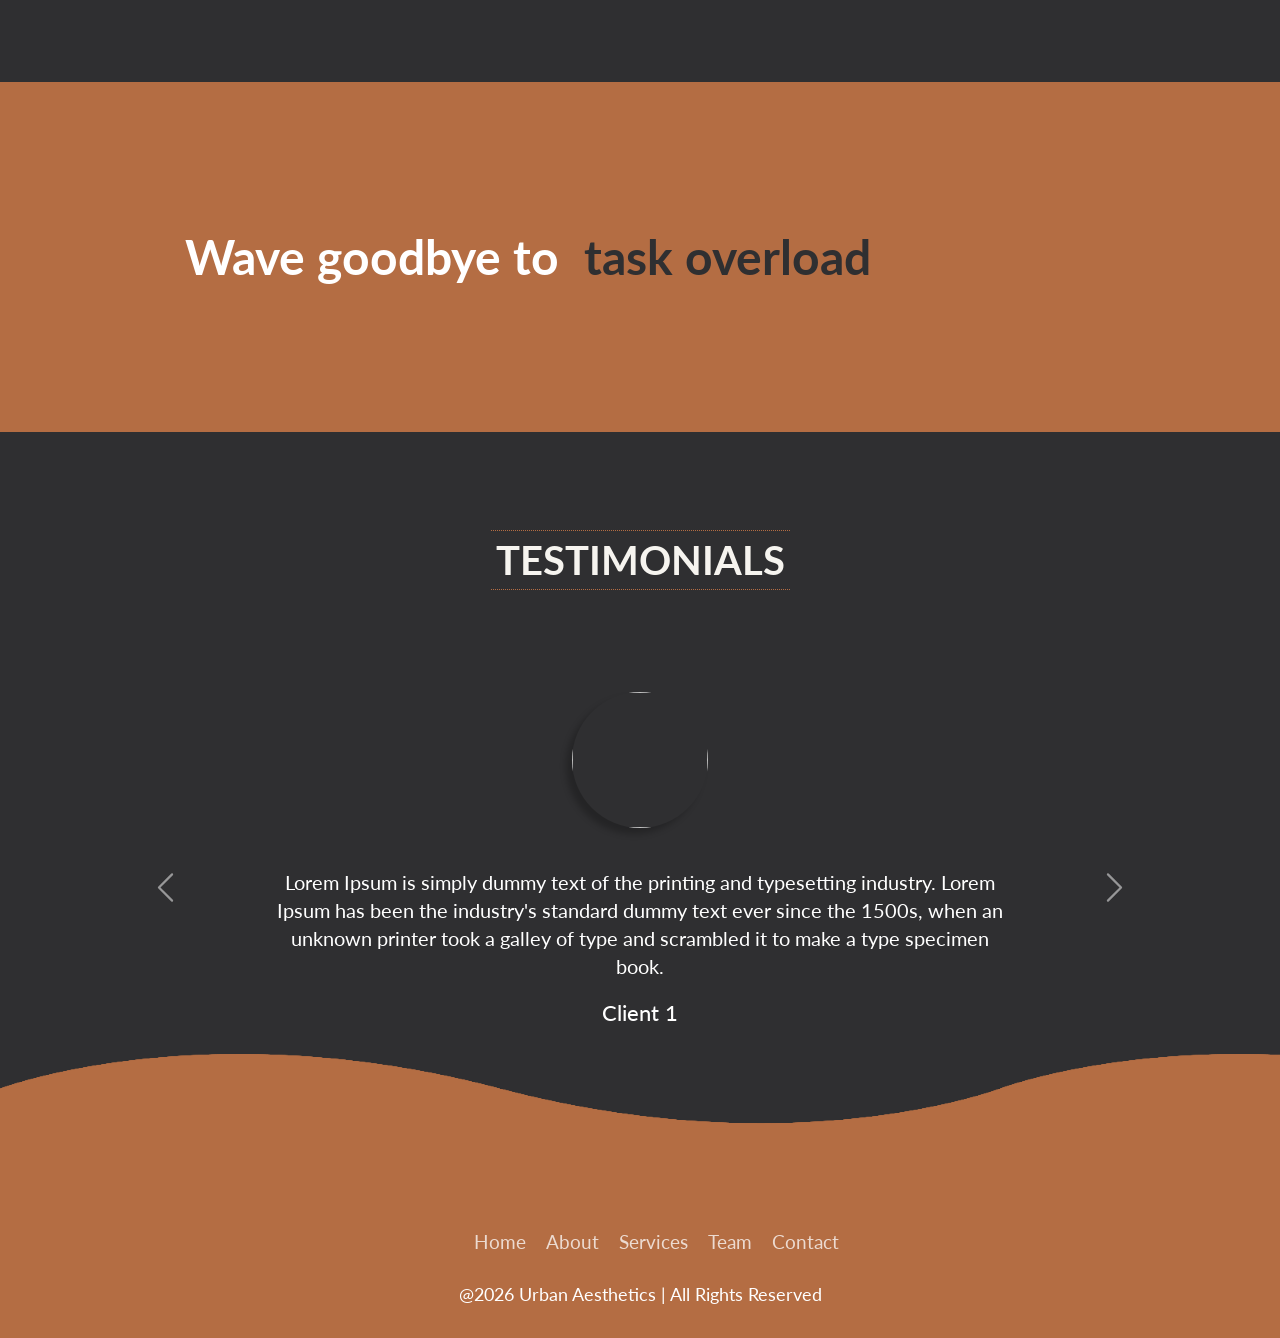
==== commit 46c5d779: "finished animated banner" ====
--- a/index.html
+++ b/index.html
@@ -218,17 +218,21 @@
   </div>
 
 </div>
-
-
+<!-- animatedbanner -->
+<div class="animatedBanner reveal-banner my-5">
+    <div class="container">
+
+        <p id="paragraph">
+        </p>
+
+    </div>
+</div>
 <!-- banner -->
 <!-- <div class="row py-5">
 
       <div class="col-sm-6 order-2 order-sm-1"> 
         <h3 id="paragraph">
-            Spaces to Live, Work, and Play! We want to revolutionise every
-             aspect of human life. Better cities, pleasant workplaces, fantastic 
-             homes and great spaces to enjoy life; we find the best solution for
-              every project in every situation by collecting data and parameters. 
+            Spaces to Live, Work, and Play! We want to revolutionise every aspect of human life. Better cities, pleasant workplaces, fantastic  homes and great spaces to enjoy life; we find the best solution for every project in every situation by collecting data and parameters. 
         </h3>
       </div>
       <div class="col-sm-6 order-2 order-sm-1"></div>
@@ -261,6 +265,8 @@
 
   </div>
 </div>
+
+
 
 <!-- Testimonials -->
     <section class="testimonial text-center">
--- a/css/style.css
+++ b/css/style.css
@@ -893,4 +893,44 @@
   .col-md-4:last-child {
     border-bottom: 0px dashed var(--dark);
   }
+}
+
+/* animated banner */
+.reveal-banner{
+    background:var(--dark);
+    min-height:200vh;          /* gives enough scrolling room */
+}
+
+.reveal-banner .container{
+    position:relative;
+    height:200vh;
+}
+
+#paragraph{
+    position:sticky;
+    top:25vh;
+
+    font-family:"Inter",sans-serif;
+    font-size:3.5rem;
+    font-weight:700;
+    color:#fff;
+
+    margin:0 auto;
+    max-width:1100px;
+    padding:0 2rem;
+    line-height:1.4;
+}
+
+#paragraph span{
+    opacity:.2;
+    transition:opacity .3s linear;
+}
+
+@media(max-width:768px){
+
+    #paragraph{
+        font-size:2rem;
+        top:20vh;
+    }
+
 }
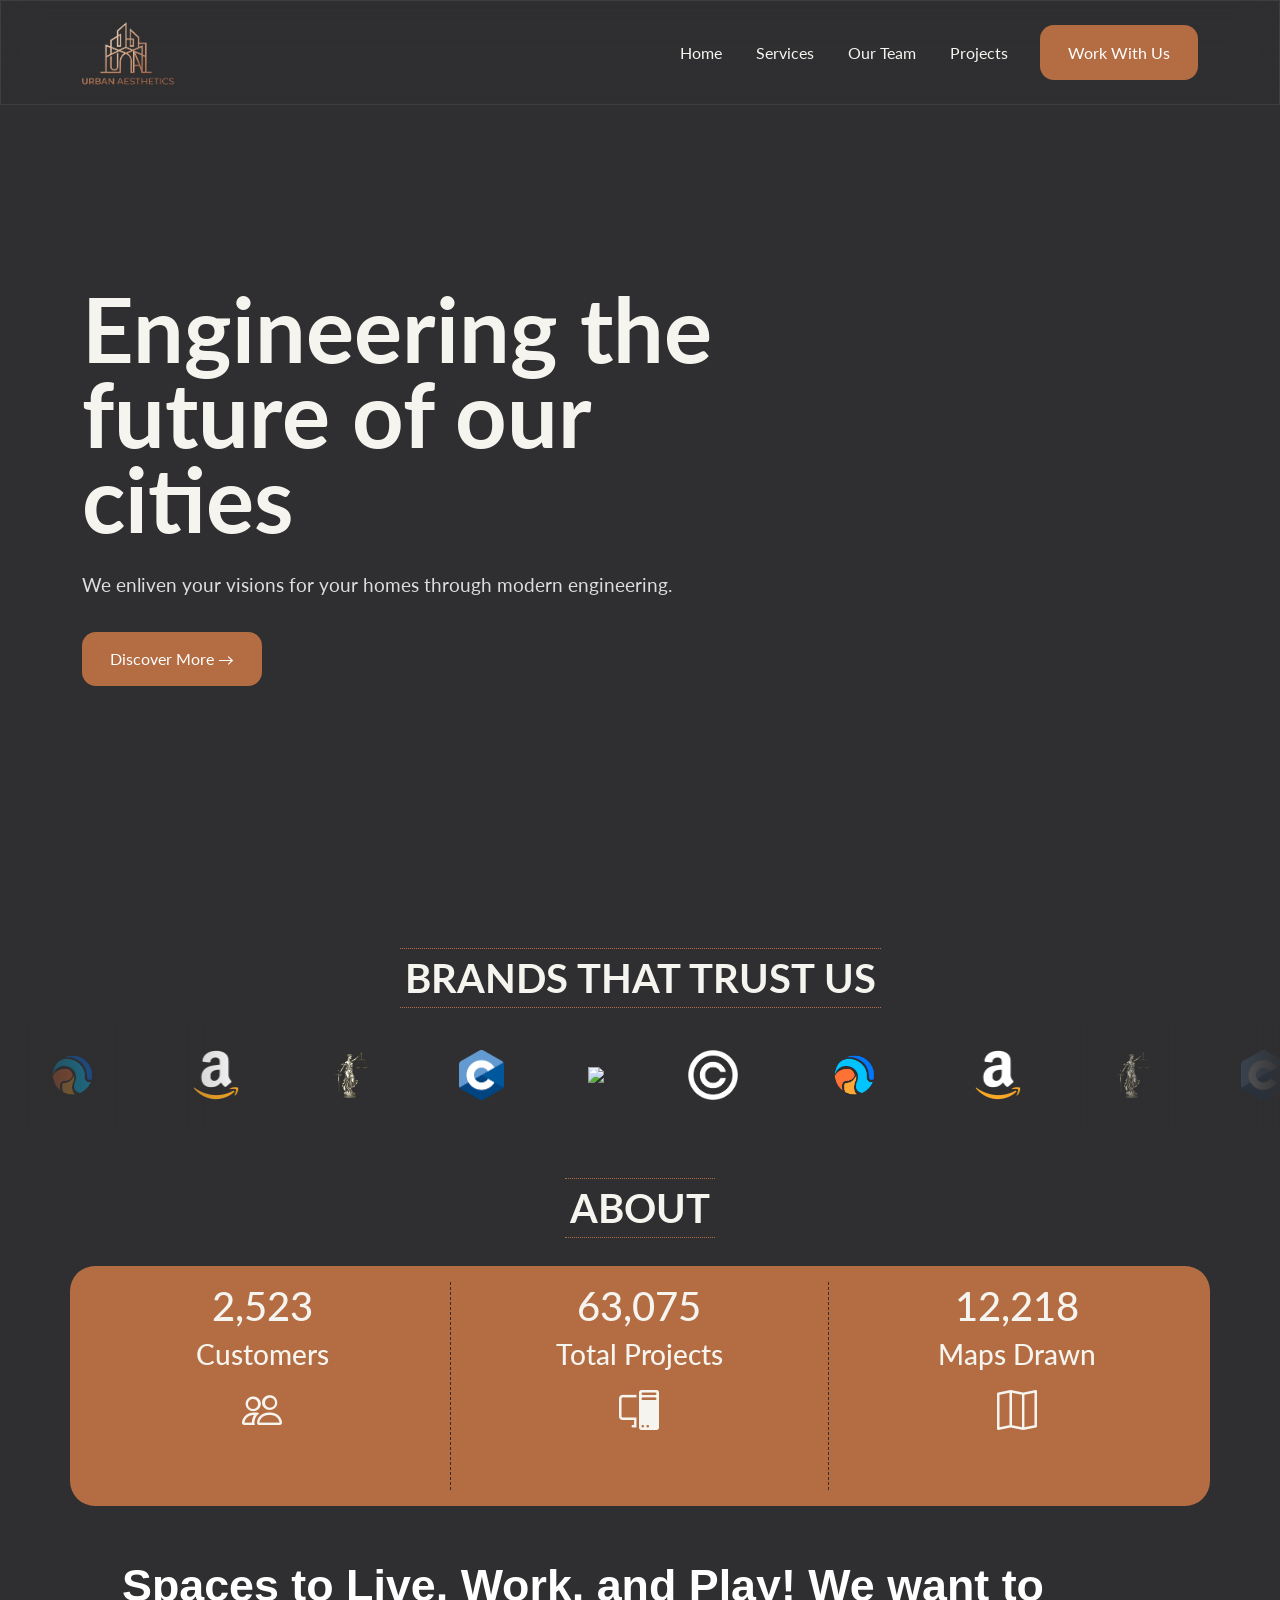
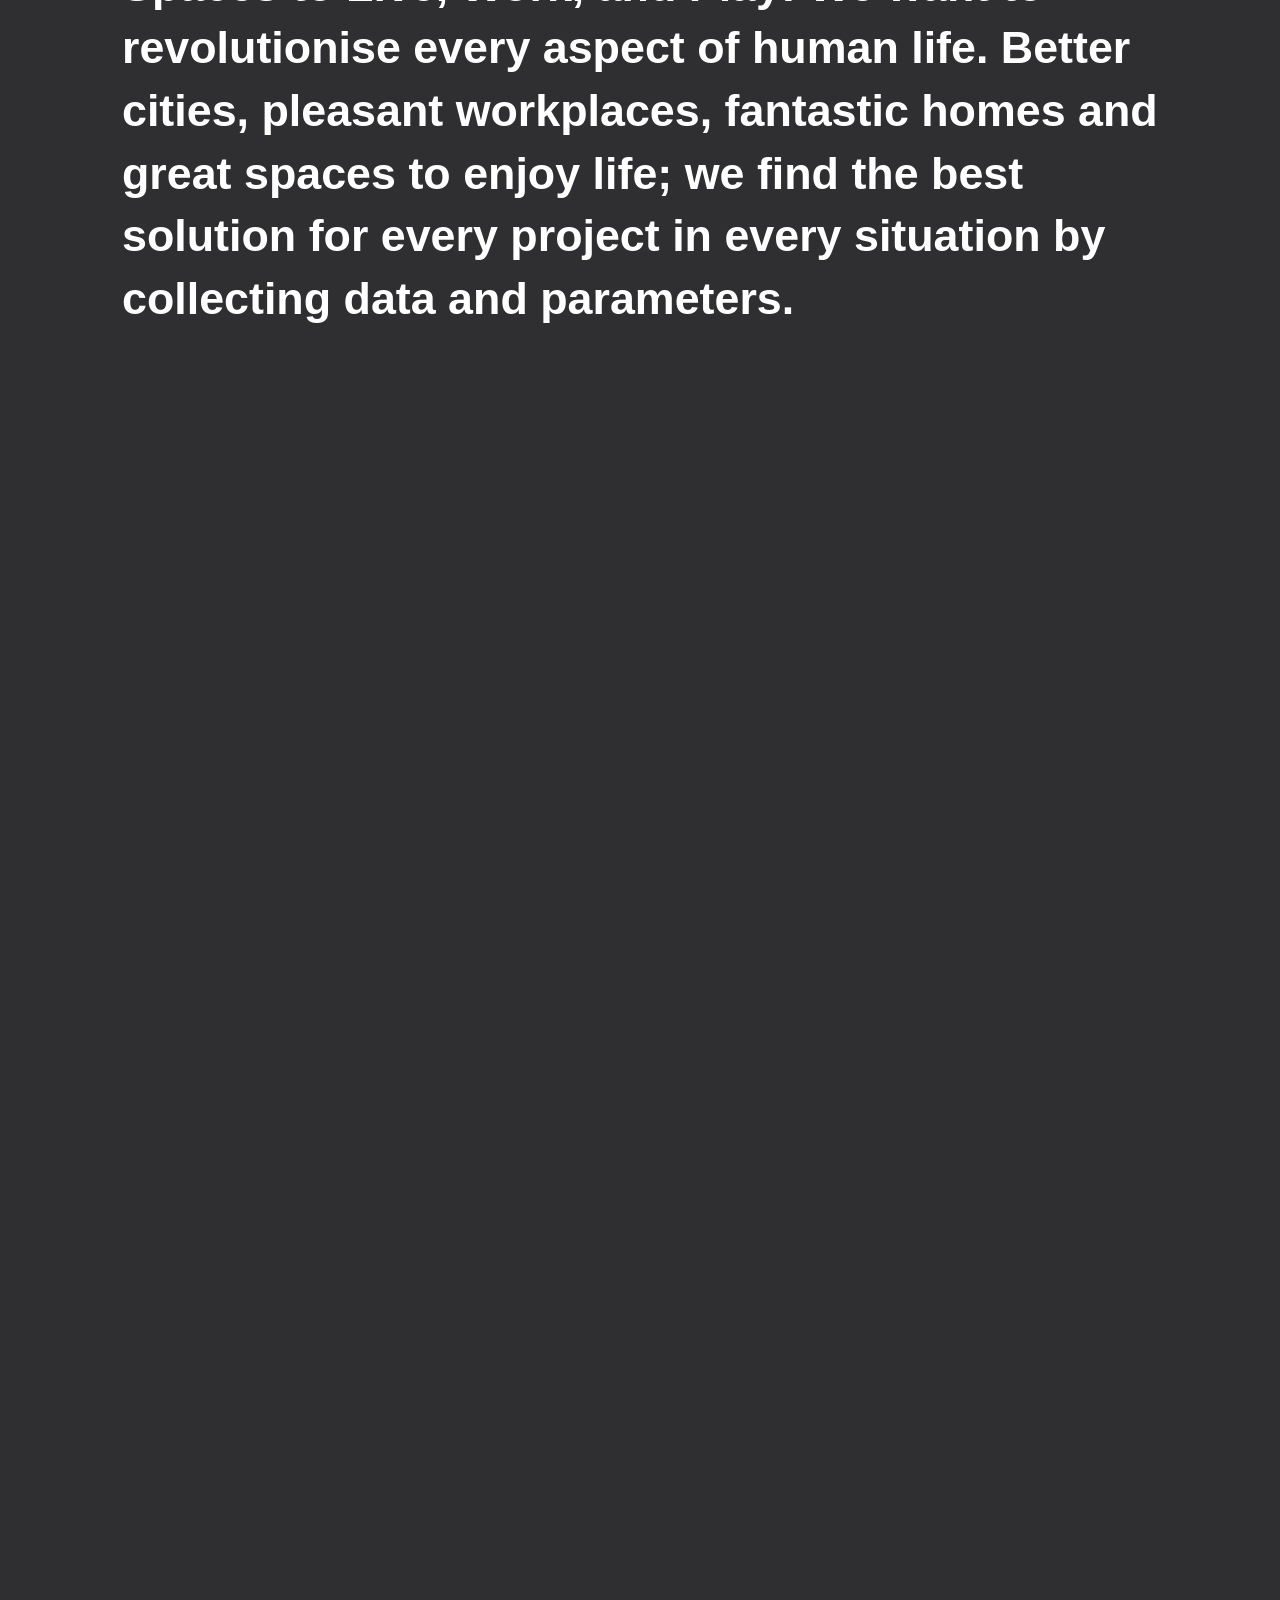
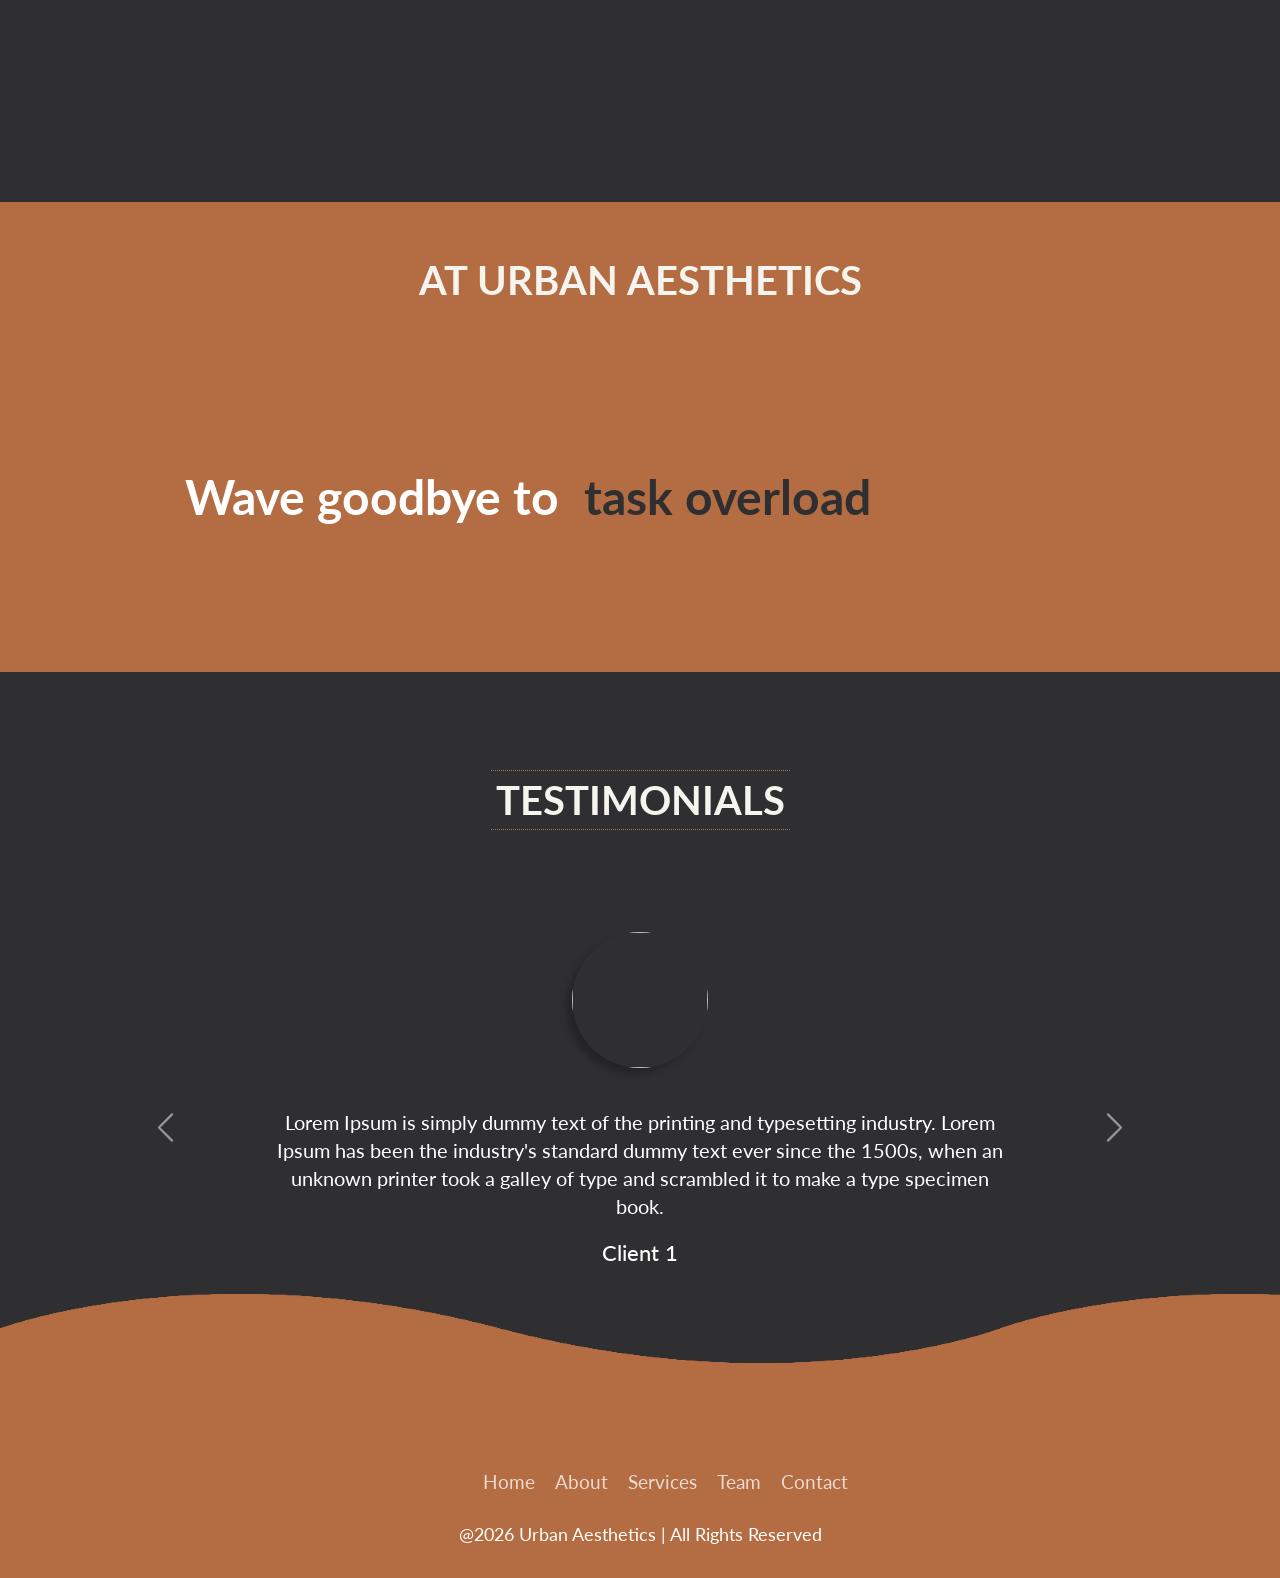
==== commit 47e4b030: "Nav activated" ====
--- a/index.html
+++ b/index.html
@@ -181,7 +181,11 @@
 </div>
 
 <!-- Counter -->
-
+<div class="brands w-100 d-flex justify-content-center align-items-center">
+   
+    <h1 class="main-heading mt-5">ABOUT</h1>
+
+</div>
 <div class="container count-banner p-3 my-3">
 
   <div class="row">
@@ -240,7 +244,11 @@
 
 <div class="banner">
   <div class="container ">
-
+<div class="brands w-100 d-flex justify-content-center align-items-center">
+   
+    <h1 class="main-heading mt-5">AT URBAN AESTHETICS</h1>
+
+</div>
     <div class="wave-container">
 
       <h1 class="wave-title">Wave goodbye to</h1>
@@ -332,7 +340,7 @@
     </ul>
 
     <ul class="menu">
-      <li><a href="#">Home</a></li>
+      <li class="nav-link active"><a href="#">Home</a></li>
       <li><a href="#">About</a></li>
       <li><a href="#">Services</a></li>
       <li><a href="#">Team</a></li>
--- a/css/style.css
+++ b/css/style.css
@@ -911,7 +911,7 @@
     top:25vh;
 
     font-family:"Inter",sans-serif;
-    font-size:3.5rem;
+    font-size:2.8rem;
     font-weight:700;
     color:#fff;
 
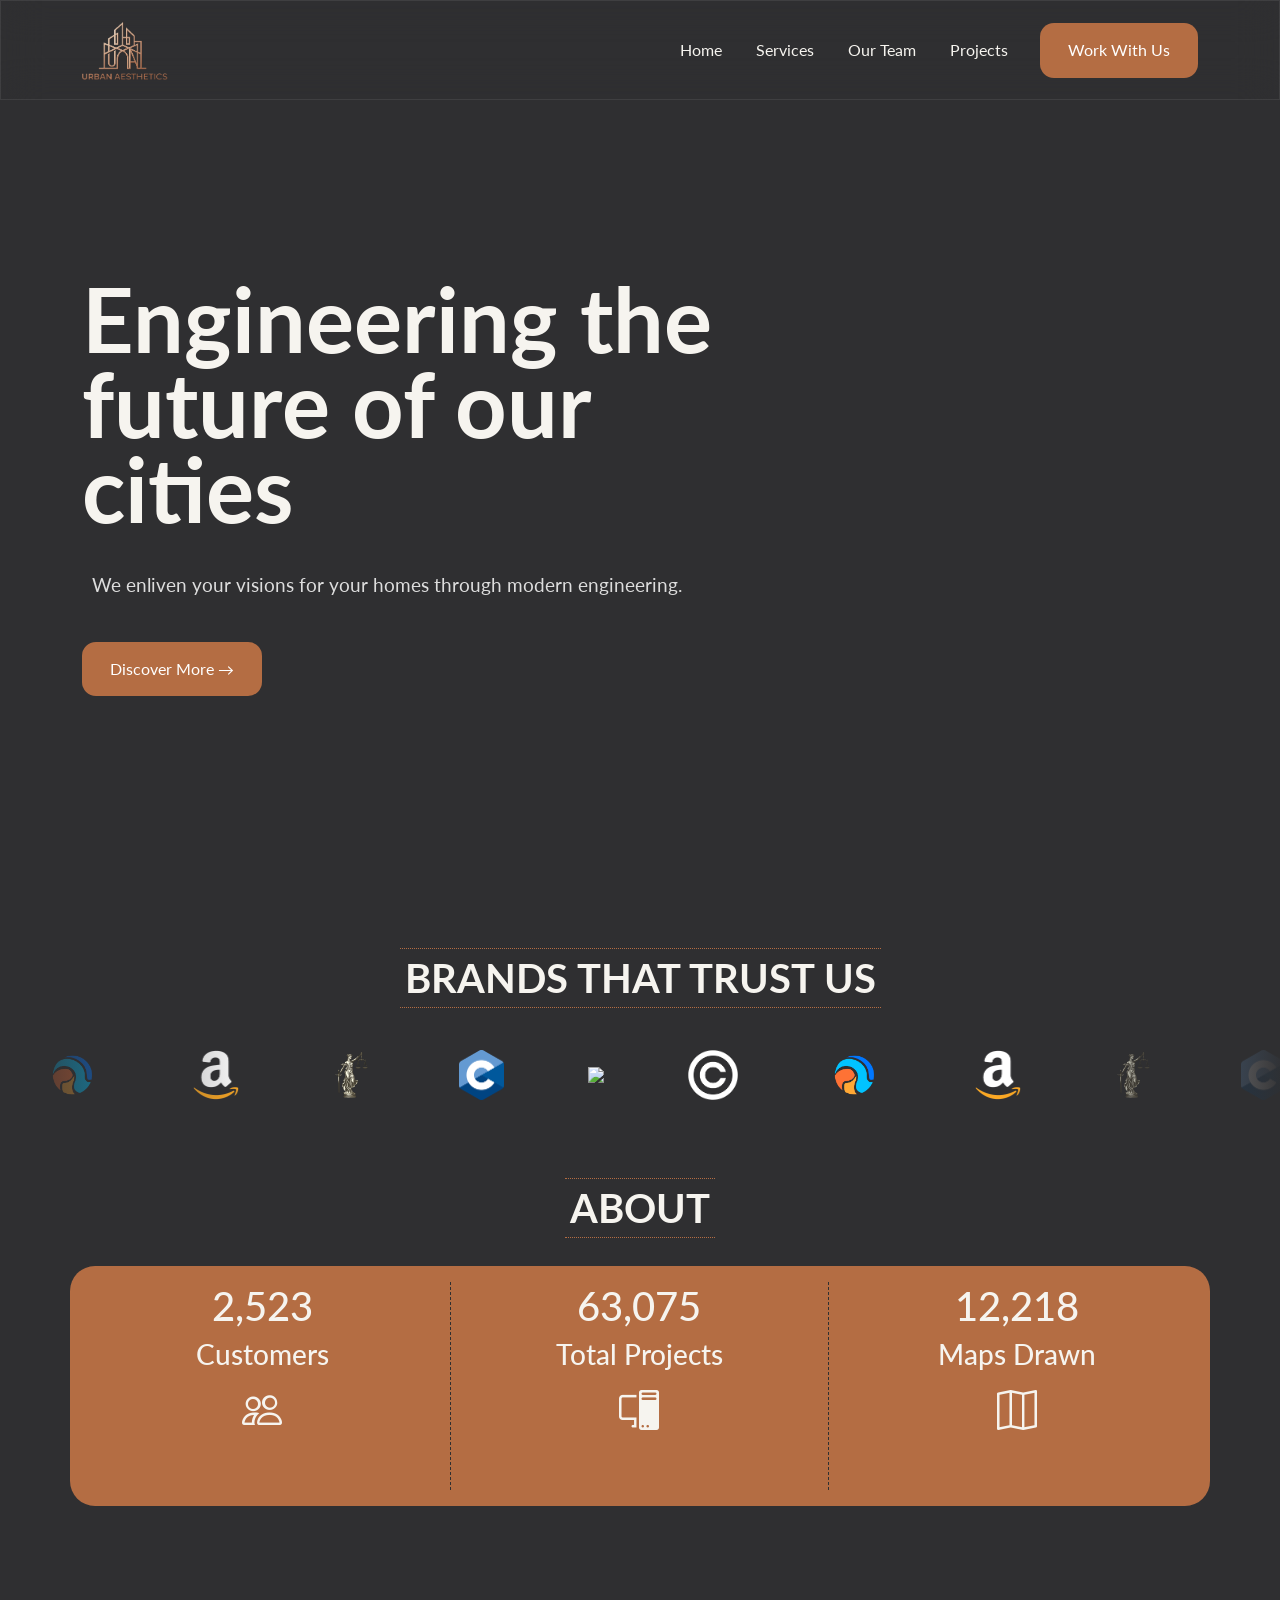
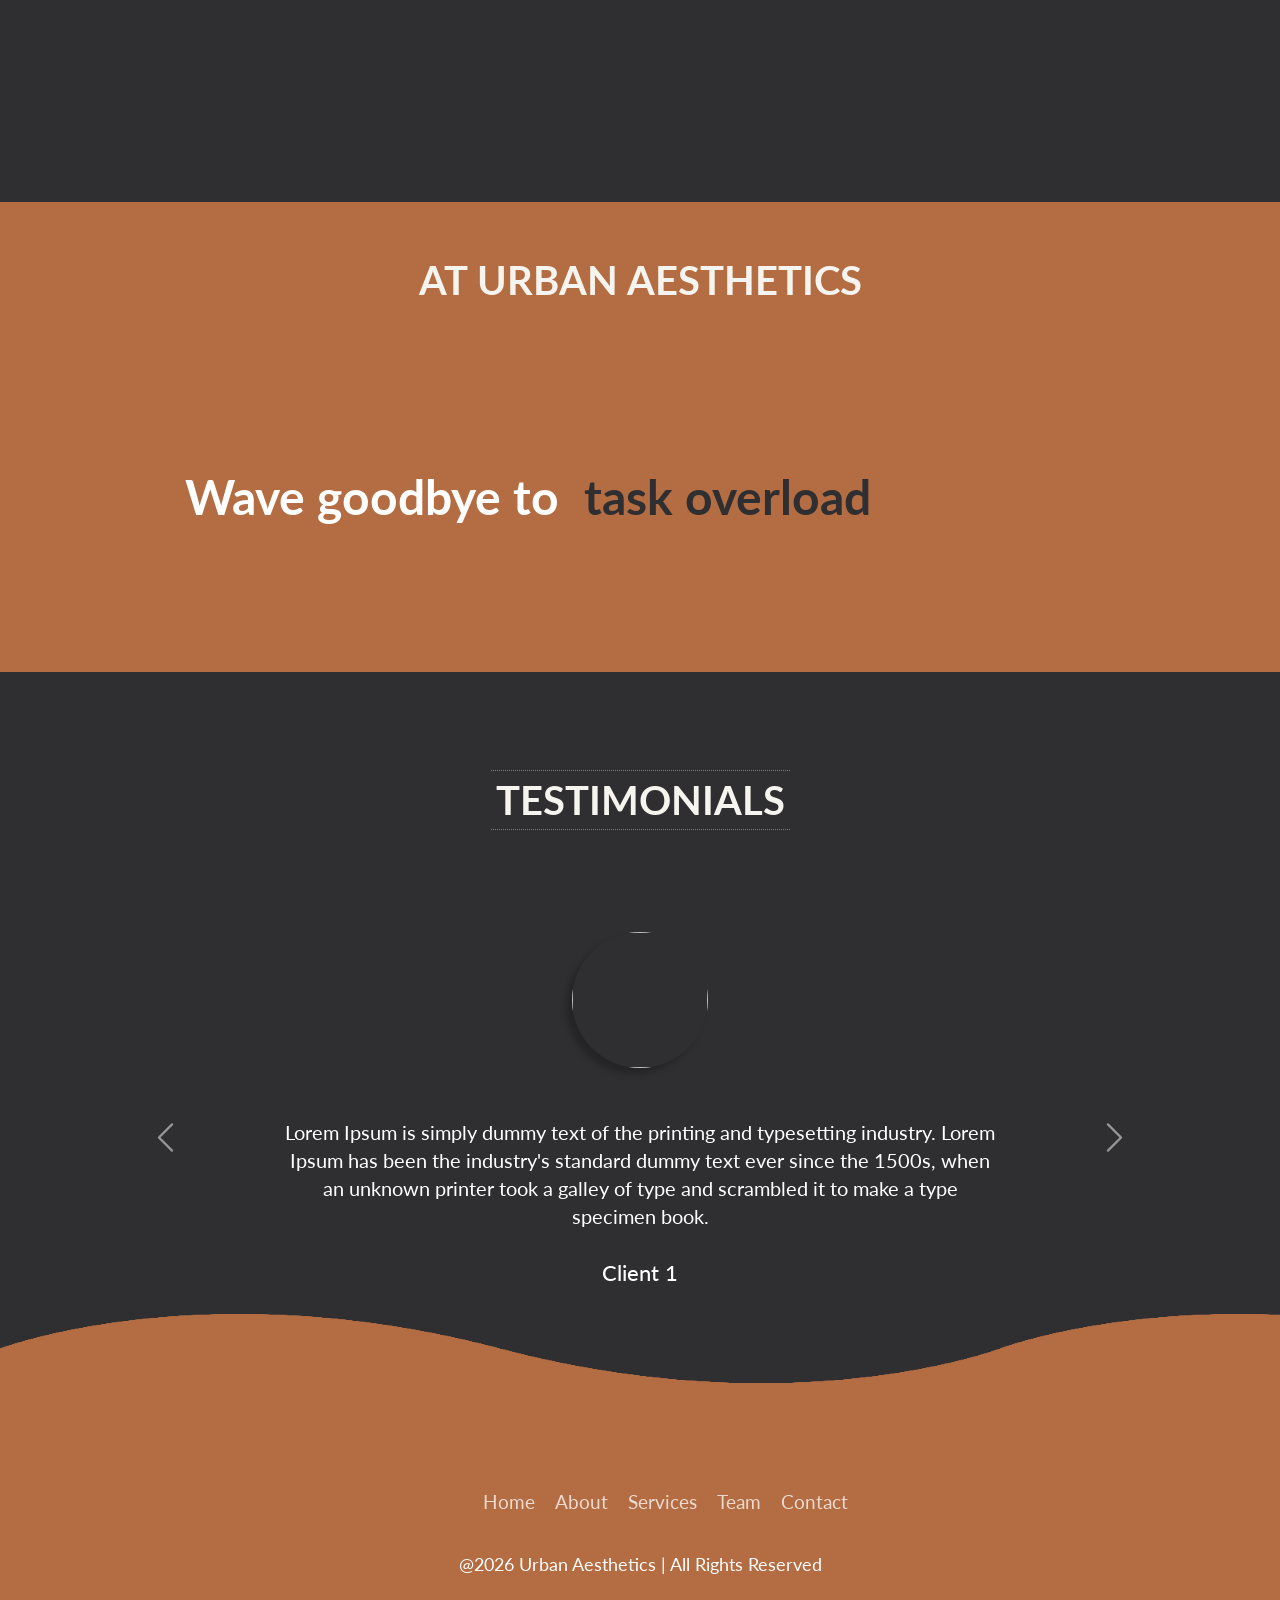
==== commit 1ffa019f: "Add links in navbar" ====
--- a/index.html
+++ b/index.html
@@ -39,23 +39,23 @@
 <ul class="navbar-nav align-items-lg-center">
 
 <li class="nav-item">
-<a class="nav-link" href="#">Home</a>
+<a class="nav-link" href="index.html">Home</a>
 </li>
 
 <li class="nav-item">
-<a class="nav-link" href="#">Services</a>
+<a class="nav-link" href="services.html">Services</a>
 </li>
 <li class="nav-item">
-<a class="nav-link" href="#">Our Team</a>
+<a class="nav-link" href="team.html">Our Team</a>
 </li>
 
 <li class="nav-item">
-<a class="nav-link" href="#">Projects</a>
+<a class="nav-link" href="projects.html">Projects</a>
 </li>
 
 <li class="nav-item ms-lg-4">
 
-<a href="#" class="btn hero-btn">
+<a href="contact.html" class="btn hero-btn">
 
 Work With Us
 
--- a/css/style.css
+++ b/css/style.css
@@ -59,6 +59,13 @@
 }
  */
 
+:root {
+  --dark: #2f2f31;
+  --secondary: #4a4654;
+  --accent: #b46d43;
+  --gray: #78736f;
+  --light: #f6f4ef;
+}
 :root{
 
 --dark:#2F2F31; 
@@ -67,6 +74,14 @@
 --gray:#78736F;
 --light:#F6F4EF;
 
+
+--dark-1:#2F2F31; 
+--dark-2:#4A4654; 
+--dark-3:#3D434F; 
+--taupe:#78736F; 
+--copper:#B46D43; 
+--cream:#F3F1EC;
+
 }
 * {
   margin: 0;
@@ -74,72 +89,79 @@
   box-sizing: border-box;
 }
 
-body{
-
+body {
   font-family: "Lato", sans-serif;
   font-weight: 400;
   font-style: normal;
-background:var(--dark);
-
+  background: var(--dark);
 }
 
 /* NAVBAR */
 
- .custom-navbar{
-
-padding:25px 0;
-
-transition:.35s;
-
-background:transparent;
-
-}
-.custom-navbar{
-    background: rgba(47, 47, 49, 0);
-    backdrop-filter: blur(20px);
-    -webkit-backdrop-filter: blur(20px);
-
-    border: 1px solid rgba(255,255,255,.08);
-
-    transition:
-        background .35s ease,
-        backdrop-filter .35s ease,
-        padding .35s ease,
-        box-shadow .35s ease;
-
-    padding: 1.2rem 0;
-}
-.custom-navbar.scrolled{
-
-    background: rgba(47, 47, 49, 0.82);
-
-    backdrop-filter: blur(28px);
-    -webkit-backdrop-filter: blur(28px);
-
-    box-shadow: 0 10px 30px rgba(0,0,0,.18);
-
-    padding: .9rem 0;
-
-}
-.nav-wrapper{
-    background:rgba(246,244,239,.12);
-    backdrop-filter:blur(16px);
-    border:1px solid rgba(255,255,255,.08);
-    border-radius:18px;
-    padding:6px 20px;
-}
-.navbar-brand{
+.custom-navbar {
+  padding: 25px 0;
+
+  transition: 0.35s;
+
+  background: transparent;
+}
+.custom-navbar {
+  background: rgba(47, 47, 49, 0);
+  backdrop-filter: blur(20px);
+  -webkit-backdrop-filter: blur(20px);
+
+  border: 1px solid rgba(255, 255, 255, 0.08);
+
+  transition:
+    background 0.35s ease,
+    backdrop-filter 0.35s ease,
+    padding 0.35s ease,
+    box-shadow 0.35s ease;
+
+  padding: 1.2rem 0;
+}
+.custom-navbar.scrolled {
+  background: rgba(47, 47, 49, 0.82);
+
+  backdrop-filter: blur(28px);
+  -webkit-backdrop-filter: blur(28px);
+
+  box-shadow: 0 10px 30px rgba(0, 0, 0, 0.18);
+
+  padding: 0.9rem 0;
+}
+.nav-wrapper {
+  background: rgba(246, 244, 239, 0.12);
+  backdrop-filter: blur(16px);
+  border: 1px solid rgba(255, 255, 255, 0.08);
+  border-radius: 18px;
+  padding: 6px 20px;
+}
+.navbar-brand {
   padding: 0;
-color:var(--light);
-font-weight:600;
-
-}
-
+  color: var(--light);
+  font-weight: 600;
+}
 
 .navbar-brand img {
+  height: 60px;
+  width: auto;
+  display: block;
+}
+
+@media (max-width: 992px) {
+  .navbar-brand img {
+    height: 68px;
+  }
+}
+
+@media (max-width: 576px) {
+  .navbar-brand img {
+    height: 43px;
     height: 65px;
     width: auto;
     display: block;
+  }
 }
 
 @media (max-width: 992px) {
@@ -153,185 +175,361 @@
         height: 55px;
     }
 }
-.nav-link{
-
-color:var(--light);
-
-margin-left:18px;
-
-position:relative;
-
-}
-.nav-link:hover{
-
-font-weight: 700; }
-
-.nav-link::after{
-
-content:"";
-
-position:absolute;
-
-left:0;
-bottom:-4px;
-
-width:0;
-
-height:2px;
-
-background:var(--accent);
-
-transition:.3s;
-
-}
-
-.nav-link:hover::after{
-
-width:100%;
-
-}
-
-.hero-btn{
-
-background:var(--accent);
-
-color:white;
-
-padding:.9rem 1.7rem;
-
-border-radius:14px;
-
-}
-
-.hero-btn:hover{
-
-background:#965734;
-
+.nav-link {
+  color: var(--light);
+
+  margin-left: 18px;
+
+  position: relative;
+}
+.nav-link:hover {
+  font-weight: 700;
+}
+
+.nav-link::after {
+  content: "";
+
+  position: absolute;
+
+  left: 0;
+  bottom: -4px;
+
+  width: 0;
+
+  height: 2px;
+
+  background: var(--accent);
+
+  transition: 0.3s;
+}
+
+.nav-link:hover::after {
+  width: 100%;
+}
+
+.hero-btn {
+  background: var(--accent);
+
+  color: white;
+
+  padding: 0.9rem 1.7rem;
+
+  border-radius: 14px;
+}
+
+.hero-btn:hover {
+  background: #965734;
 }
 
 /* HERO */
 
-.hero{
-
-height:100vh;
-
-background:url(/images/hero1.jpg);
-
-background-size:cover;
-
-background-position:center;
-
-position:relative;
-
-display:flex;
-
-align-items:center;
-
+.hero {
+  height: 100vh;
+
+  background: url(/images/hero1.jpg);
+
+  background-size: cover;
+
+  background-position: center;
+
+  position: relative;
+
+  display: flex;
+
+  align-items: center;
 }
 
 .hero h1 {
-
-font-size:clamp(3rem,7vw,8rem);
-
-font-weight:700;
-
-color:var(--light);
-
-line-height:.95;
-
-margin-bottom:30px;
-    margin-top: 1.5rem;
-    
+  font-size: clamp(3rem, 7vw, 8rem);
+
+  font-weight: 700;
+
+  color: var(--light);
+
+  line-height: 0.95;
+
+  margin-bottom: 30px;
+  margin-top: 1.5rem;
 }
 @media (max-width: 992px) {
-
-.hero h1 {
+  .hero h1 {
     margin-top: 0.8rem;
-}
+  }
 }
 
 @media (max-width: 576px) {
-
-.hero h1 {
+  .hero h1 {
     margin-top: 0.5rem;
-}
-}
-
-.overlay{
-
-position:absolute;
-
-inset:0;
-
-background:linear-gradient(
-
-90deg,
-
-rgba(47,47,49,.78),
-
-rgba(47,47,49,.25)
-
-);
-
-}
-
-.hero-content{
-
-position:relative;
-
-z-index:2;
-
-}
-
-
-
-
-
-.hero p{
-
-font-size:1.2rem;
-
-max-width:650px;
-
-color:#ddd;
-
+  }
+}
+
+.overlay {
+  position: absolute;
+
+  inset: 0;
+
+  background: linear-gradient(
+    90deg,
+    rgba(47, 47, 49, 0.78),
+    rgba(47, 47, 49, 0.25)
+  );
+}
+
+.hero-content {
+  position: relative;
+
+  z-index: 2;
+}
+
+.hero p {
+  font-size: 1.2rem;
+
+  max-width: 650px;
+
+  color: #ddd;
 }
 
 /* MOBILE */
 
-@media(max-width:991px){
-
-.hero{
-
-text-align:center;
-
-}
-
-.hero p{
-
-margin:auto;
-
-}
-
-.navbar-collapse{
-
-background:rgba(47,47,49,.97);
-
-padding:25px;
-
-margin-top:15px;
-
-border-radius:20px;
-
-}
-
-.nav-link{
-
-margin:12px 0;
-
-}
-
-}
+@media (max-width: 991px) {
+  .hero {
+    text-align: center;
+  }
+
+  .hero p {
+    margin: auto;
+  }
+
+  .navbar-collapse {
+    background: rgba(47, 47, 49, 0.97);
+
+    padding: 25px;
+
+    margin-top: 15px;
+
+    border-radius: 20px;
+  }
+
+  .nav-link {
+    margin: 12px 0;
+  }
+}
+
+
+/* ==============================footer============================= */
+
+
+
+/* start services card */
+
+.premium-service-card {
+    background-color: #3D434F; 
+    border-radius: 20px;
+    overflow: hidden;
+    min-height: 230px;
+    position: relative;
+    border: 1px solid rgba(255, 255, 255, 0.02);
+    box-shadow: 0 4px 15px rgba(0, 0, 0, 0.2);
+    cursor: pointer;
+    display: flex;
+    flex-direction: column;
+    align-items: center;
+    justify-content: flex-start;
+    transition: transform 0.4s ease, box-shadow 0.4s ease, background-color 0.4s ease;
+}
+
+.card-top-curve {
+    width: 100%;
+    height: 90px;
+    background-color: #2F2F31; 
+    border-radius: 0 0 50% 50%;
+    display: flex;
+    align-items: center;
+    justify-content: center;
+    transition: background-color 0.4s ease;
+}
+
+.service-icon {
+    font-size: 40px;
+    color: #B46D43; 
+    transition: transform 0.4s ease, color 0.4s ease;
+}
+
+.card-body-content {
+    padding: 25px 15px;
+    flex-grow: 1;
+    display: flex;
+    align-items: center;
+    justify-content: center;
+}
+
+.card-body-content h5 {
+    font-size: 16px;
+    font-weight: 400;
+    line-height: 1.4;
+    margin: 0;
+    color: #ffffff;
+}
+
+
+.premium-service-card:hover {
+    transform: translateY(-8px);
+    background-color: #4A4654;
+    box-shadow: 0 15px 30px rgba(0, 0, 0, 0.4);
+}
+
+.premium-service-card:hover .card-top-curve {
+    background-color: #3D434F;
+}
+
+.premium-service-card:hover .service-icon {
+    transform: scale(1.2);
+    color: #ffffff;
+}
+
+
+.premium-service-card {
+    opacity: 0;
+    animation: pinterestFadeInUp 0.8s cubic-bezier(0.25, 1, 0.5, 1) forwards;
+}
+
+
+.row .col-xl-3:nth-child(1) .premium-service-card { animation-delay: 0.1s; }
+.row .col-xl-3:nth-child(2) .premium-service-card { animation-delay: 0.2s; }
+.row .col-xl-3:nth-child(3) .premium-service-card { animation-delay: 0.3s; }
+.row .col-xl-3:nth-child(4) .premium-service-card { animation-delay: 0.4s; }
+.row .col-xl-3:nth-child(5) .premium-service-card { animation-delay: 0.5s; }
+.row .col-xl-3:nth-child(6) .premium-service-card { animation-delay: 0.6s; }
+.row .col-xl-3:nth-child(7) .premium-service-card { animation-delay: 0.7s; }
+.row .col-xl-3:nth-child(8) .premium-service-card { animation-delay: 0.8s; }
+
+
+@keyframes pinterestFadeInUp {
+    from {
+        opacity: 0;
+        transform: translateY(40px);
+    }
+    to {
+        opacity: 1;
+        transform: translateY(0);
+    }
+}
+
+/* end services card */
+
+/*  START: CALL TO ACTION BANNER */
+
+.cta-btn-box .btn-light:hover {
+    background-color: #2F2F31 !important; 
+    color: #ffffff !important;
+    transform: translateY(-3px);
+    box-shadow: 0 8px 20px rgba(0, 0, 0, 0.3) !important;
+}
+
+
+.cta-phone-icon-box {
+    animation: ctaPhonePulse 2s infinite;
+}
+
+@keyframes ctaPhonePulse {
+    0% {
+        box-shadow: 0 0 0 0 rgba(255, 255, 255, 0.4);
+    }
+    70% {
+        box-shadow: 0 0 0 12px rgba(255, 255, 255, 0);
+    }
+    100% {
+        box-shadow: 0 0 0 0 rgba(255, 255, 255, 0);
+    }
+}
+
+/* END CALL TO ACTION BANNER */
+
+/* stsrt our work process */
+@media (min-width: 992px) {
+    .timeline-line-wrapper::before {
+        content: '';
+        position: absolute;
+        top: 50px;
+        left: 15%;
+        width: 70%;
+        height: 1px;
+        border-top: 1px dashed rgba(180, 109, 67, 0.4); 
+        z-index: 1;
+    }
+}
+
+.process-section-v2 {
+    padding-bottom: 150px !important; 
+}
+
+
+.process-node-card {
+    position: relative;
+    z-index: 5;
+    padding: 0 15px;
+    opacity: 0;
+    animation: processSlideUp 0.8s cubic-bezier(0.25, 1, 0.5, 1) forwards;
+}
+
+
+.timeline-line-wrapper .col-lg-4:nth-child(1) .process-node-card { animation-delay: 0.1s; }
+.timeline-line-wrapper .col-lg-4:nth-child(2) .process-node-card { animation-delay: 0.3s; }
+.timeline-line-wrapper .col-lg-4:nth-child(3) .process-node-card { animation-delay: 0.5s; }
+
+
+.node-number-badge {
+    width: 100px;
+    height: 100px;
+    background-color: #ffffff;
+    border: 2px solid #B46D43; 
+    color: #B46D43;
+    border-radius: 50%;
+    margin: 0 auto 25px auto;
+    display: flex;
+    align-items: center;
+    justify-content: center;
+    font-size: 26px;
+    font-weight: 500;
+    box-shadow: 0 10px 25px rgba(0, 0, 0, 0.05);
+    transition: all 0.4s cubic-bezier(0.175, 0.885, 0.32, 1.275);
+}
+
+.node-title {
+    color: #2F2F31;
+    font-size: 22px;
+    font-weight: 500;
+    margin-bottom: 12px;
+}
+
+.node-desc {
+    color: #78736F;
+    font-size: 14px;
+    line-height: 1.6;
+    font-weight: 300;
+}
+
+
+.col-lg-4:hover .node-number-badge {
+    background-color: #B46D43; 
+    color: #ffffff;
+    transform: scale(1.1) translateY(-3px);
+    box-shadow: 0 15px 30px rgba(180, 109, 67, 0.3);
+}
+
+
+@keyframes processSlideUp {
+    from {
+        opacity: 0;
+        transform: translateY(50px);
+    }
+    to {
+        opacity: 1;
+        transform: translateY(0);
+    }
+}
+
+/* END our work process */
 
 
 /* logo carousel */
@@ -402,12 +600,11 @@
 /* ======================================footer
 ========================================== */
 
-
-
-
 footer {
   position: relative;
   width: 100%;
+  background: var(--accent);
+
   background:var(--accent);
   min-height: 100px;
   padding: 20px 50px;
@@ -437,7 +634,7 @@
   color: #fff;
   margin: 0 10px;
   display: inline-block;
-  transition: .5s;
+  transition: 0.5s;
 }
 
 footer .social_icon li a:hover {
@@ -450,7 +647,7 @@
   margin: 0 10px;
   display: inline-block;
   text-decoration: none;
-  opacity: .75;
+  opacity: 0.75;
 }
 
 footer .menu li a:hover {
@@ -483,19 +680,19 @@
 }
 footer .wave#wave2 {
   z-index: 999;
-  opacity: .5;
+  opacity: 0.5;
   bottom: 10px;
   animation: animateWave_02 4s linear infinite;
 }
 footer .wave#wave3 {
   z-index: 1000;
-  opacity: .2;
+  opacity: 0.2;
   bottom: 15px;
   animation: animateWave 3s linear infinite;
 }
 footer .wave#wave4 {
   z-index: 999;
-  opacity: .7;
+  opacity: 0.7;
   bottom: 20px;
   animation: animateWave_02 3s linear infinite;
 }
@@ -517,6 +714,537 @@
     background-position-x: 1000px;
   }
 }
+  
+/* ================ Samanah-styles ================  */
+.Samanah-Projects {
+  color: #ddd;
+}
+.span {
+  color: #965734;
+  font-size: larger;
+}
+.con1 h1 {
+  font-size: clamp(2.2rem, 5vw, 4rem);
+  width: 100%;
+}
+.con1 p {
+  width: 80%;
+  text-align: justify;
+}
+.con1 .hero-btn {
+  background: var(--accent);
+  color: white;
+  padding: 0.9rem 1.7rem;
+  border-radius: 14px;
+  transition: all 0.3s ease;
+}
+.con1 .hero-btn:hover {
+  background: #6c3d24;
+}
+.box-con1 {
+  width: 100%;
+  position: relative;
+  overflow: hidden;
+}
+.box-con1 img {
+  width: 100%;
+  display: block;
+}
+
+.box-con1:before {
+  content: "";
+  position: absolute;
+  top: 0;
+  left: 0;
+  width: 35%;
+  height: 100%;
+  background: linear-gradient(to right, #3b3940, transparent);
+  z-index: 1;
+}
+
+/* ================= CONTAINER 2 ==============  */
+
+.box-con2 i {
+  color: #b46d43;
+}
+.box-con2 p {
+  text-align: justify;
+}
+.con2 {
+  background-color: #4a4654;
+  color: #c1c0c0;
+}
+.row > .col-md:not(:last-child) .box-con2 {
+  border-right: 1px solid #3b3940;
+}
+
+/* =================== CONTAINER 3 ================ */
+.con3 {
+  color: #ddd;
+}
+.box-con3 {
+  width: 100%;
+  border: 1px solid #3b3940;
+  transition: all 0.2s ease;
+  overflow: hidden;
+}
+.box-con3 img {
+  width: 100%;
+  display: block;
+  transition: all 0.2s ease;
+}
+.box-con3 h5,
+p {
+  font-size: medium;
+  padding: 10px;
+  transition: all 0.3s linear;
+}
+.box-con3:hover {
+  box-shadow: 0px 0px 7px #4a4654;
+}
+.box-con3:hover h5 {
+  color: #b46d43;
+  text-shadow: 0px 0px 5px #b46d43;
+}
+.box-con3:hover img {
+  transform: scale(1.15);
+}
+.box-con3:hover p {
+  transform: translateX(45%);
+  color: #b46d43;
+  text-shadow: 0px 0px 5px #b46d43;
+}
+
+@media (max-width: 992px) {
+  .con1 h1 {
+    font-size: 3rem;
+    width: 100%;
+  }
+
+  .con1 p {
+    width: 100%;
+    text-align: left;
+  }
+
+  .con1 span {
+    font-size: 1rem;
+  }
+  .con1 .hero-btn {
+    padding: 0.8rem 1.5rem;
+    font-size: 0.95rem;
+  }
+  .div-con1 {
+    padding-top: 0px;
+    margin-bottom: 20px;
+  }
+  .box-con1::before {
+    content: "";
+    position: absolute;
+    top: 0;
+    left: 0;
+    width: 35%;
+    height: 100%;
+    background: linear-gradient(to right, #3b3940, transparent);
+    z-index: 1;
+  }
+
+  .box-con1::after {
+    content: "";
+    position: absolute;
+    top: 0;
+    right: 0;
+    width: 35%;
+    height: 100%;
+    background: linear-gradient(to left, #3b3940, transparent);
+    z-index: 1;
+  }
+  .row > .col-md:not(:last-child) .box-con2 {
+    border-right: none;
+  }
+  .box-con2 {
+    text-align: center;
+  }
+}
+@media (max-width: 576px) {
+  .con1 h1 {
+    font-size: 2.2rem;
+    line-height: 1.1;
+  }
+
+  .con1 p {
+    font-size: 1rem;
+    width: 100%;
+    text-align: justify;
+  }
+
+  .con1 .hero-btn {
+    padding: 0.75rem 1.2rem;
+    font-size: 0.9rem;
+  }
+  .con1 .hero-btn {
+    padding: 0.7rem 1.2rem;
+    font-size: 0.85rem;
+    border-radius: 10px;
+  }
+  .div-con1 {
+    padding-top: 0px;
+    margin-bottom: 20px;
+  }
+  .box-con1::before {
+    content: "";
+    position: absolute;
+    top: 0;
+    left: 0;
+    width: 35%;
+    height: 100%;
+    background: linear-gradient(to right, #3b3940, transparent);
+    z-index: 1;
+  }
+
+  .box-con1::after {
+    content: "";
+    position: absolute;
+    top: 0;
+    right: 0;
+    width: 35%;
+    height: 100%;
+    background: linear-gradient(to left, #3b3940, transparent);
+    z-index: 1;
+  }
+  .row > .col-md:not(:last-child) .box-con2 {
+    border-right: none;
+  }
+  .box-con2 {
+    text-align: center;
+  }
+}
+
+
+/* TEAM */
+
+/* SLIDESHOW */
+
+.panorama-swiper{
+  width: 100%;
+  height: 500px;
+}
+
+.panorama-swiper .swiper-slide{
+  display: flex;
+  justify-content: center;
+  align-items: center;
+}
+
+.panorama-swiper .image-slide{
+  width: 300px;
+  height: 400px;
+  object-fit: cover;
+}
+
+
+.slide-info{
+  position:absolute;
+  bottom:10%;
+  left:50%;
+  transform:translateX(-50%);
+  width:80%;
+  text-align:center;
+  color: var(--secondary);
+  z-index:2;
+  background: linear-gradient(
+    to top,
+    rgba(179,107,66,1),
+    transparent
+  );
+}
+
+.slide img{
+  object-position: top;
+}
+
+/*TEAM SECTION */
+
+.section-team{
+  padding:100px 0;
+  position:relative;
+  overflow:hidden;
+}
+
+
+.grid-bg{
+  position:absolute;
+  inset:0;
+  background-image:
+  linear-gradient(var(--dark-2) 0.5px, transparent 0.5px),
+  linear-gradient(90deg,var(--dark-2) 0.5px,transparent 0.5px);
+  background-size:40px 40px;
+  opacity:.18;
+}
+
+
+.eyebrow{
+  color:var(--copper);
+  font-size:13px;
+  letter-spacing:3px;
+  margin-bottom:14px;
+}
+
+
+.eyebrow .line{
+  display:inline-block;
+  width:28px;
+  height:1px;
+  background:var(--copper);
+  margin-left:10px;
+}
+
+
+.section-title{
+  font-size:44px;
+  margin-bottom:14px;
+}
+
+
+.section-sub{
+  color:var(--taupe);
+  font-size:14px;
+  max-width:480px;
+  line-height:1.8;
+}
+
+
+/*BENTO TEAM GRID */
+
+.team-grid{
+  display:grid;
+  grid-template-columns:1.4fr 1fr 1fr;
+  gap:20px;
+  height:520px;
+  margin-top:56px;
+}
+
+.team-stack{
+  display:flex;
+  flex-direction:column;
+  gap:20px;
+  height:100%;
+}
+
+.card{
+  position:relative;
+  border-radius:8px;
+  overflow:hidden;
+  cursor:pointer;
+  height:100%;
+  min-height:0;
+}
+
+
+.team-stack .card{
+  flex:1;
+}
+
+/* IMAGE */
+.photo{
+  position:absolute;
+  inset:0;
+  background-size:cover;
+  background-position:center top;
+  filter:grayscale(100%) brightness(.75);
+  transition:.5s ease;
+
+}
+
+
+
+.card:hover .photo{
+  filter:grayscale(0%) brightness(.95);
+  transform:scale(1.05);
+}
+
+
+
+/* Background Images */
+
+.p1{
+
+  background:
+  linear-gradient(
+  rgba(0,0,0,.3),
+  rgba(0,0,0,.6)
+  ),
+  url("../images/1008313804093163862.jpg");
+
+  background-size:cover;
+  background-position:top;
+
+}
+
+
+.p2{
+
+  background:
+  linear-gradient(
+  rgba(0,0,0,.3),
+  rgba(0,0,0,.6)
+  ),
+  url("../images/1150880879802631341.jpg");
+
+  background-size:cover;
+  background-position:top;
+
+}
+
+
+.p3{
+
+  background:
+  linear-gradient(
+  rgba(0,0,0,.3),
+  rgba(0,0,0,.6)
+  ),
+  url("../images/more\ pic\ like\ this\ contact\ me.jpg");
+
+  background-size:cover;
+  background-position:top;
+
+}
+
+
+.p4{
+
+  background:
+  linear-gradient(
+  rgba(0,0,0,.3),
+  rgba(0,0,0,.6)
+  ),
+  url("../images/Neat\ professional\ anime\ girl!.jpg");
+
+  background-size:cover;
+  background-position:top;
+
+}
+
+/* SCAN EFFECT */
+.scan{
+  position:absolute;
+  left:0;
+  right:0;
+  top:0;
+  height:2px;
+  background:var(--copper);
+  opacity:0;
+  animation:sweep 3s linear infinite;
+
+}
+
+
+.card:hover .scan{
+  opacity:.9;
+}
+
+@keyframes sweep{
+  from{
+    top:0;
+  }
+  to{
+    top:100%;
+  }
+}
+
+/* INFO */
+.card-info{
+  position:absolute;
+  bottom:0;
+  left:0;
+  right:0;
+  padding:18px;
+}
+
+.card{
+  transition: transform .4s ease;
+  transform-style: preserve-3d;
+}
+
+.card:hover{
+  transform:
+  perspective(1000px)
+  rotateY(-5deg)
+  rotateX(3deg)
+  scale(1.03);
+}
+
+.card-name{
+  color:var(--cream);
+  font-size:16px;
+  font-weight:500;
+}
+
+.card-role{
+  color:#B4B2A9;
+  font-size:12px;
+}
+
+/* Social */
+
+.social-links{
+  position:absolute;
+  right:20px;
+  bottom:40%;
+  display:flex;
+  flex-direction:column;
+  gap:12px;
+  opacity:0;
+  visibility:hidden;
+  transform:translateY(40px);
+  transition:.5s ease;
+}
+
+
+.card:hover .social-links{
+  opacity:1;
+  visibility:visible;
+  transform:translateY(0);
+}
+
+
+.social-links a{
+  width:35px;
+  height:35px;
+  border-radius:50%;
+  border:1px solid var(--copper);
+  color:var(--cream);
+  display:flex;
+  align-items:center;
+  justify-content:center;
+  text-decoration:none;
+}
+
+
+.social-links a:hover{
+  background:var(--copper);
+}
+
+/* SEAL */
+.seal{
+  position:absolute;
+  top:16px;
+  left:16px;
+}
+/* RESPONSIVE */
+
+@media(max-width:991px){
+  .team-grid{
+    grid-template-columns:1fr;
+    grid-template-rows: 1fr 2fr 1fr;
+    height:1500px;
+  }
+  .team-stack{
+    flex-direction:column;
+    height: auto;
+  }
+}
+
 /* testimonials */
 .heading {
     text-align: center;
@@ -933,4 +1661,4 @@
         top:20vh;
     }
 
-}+}
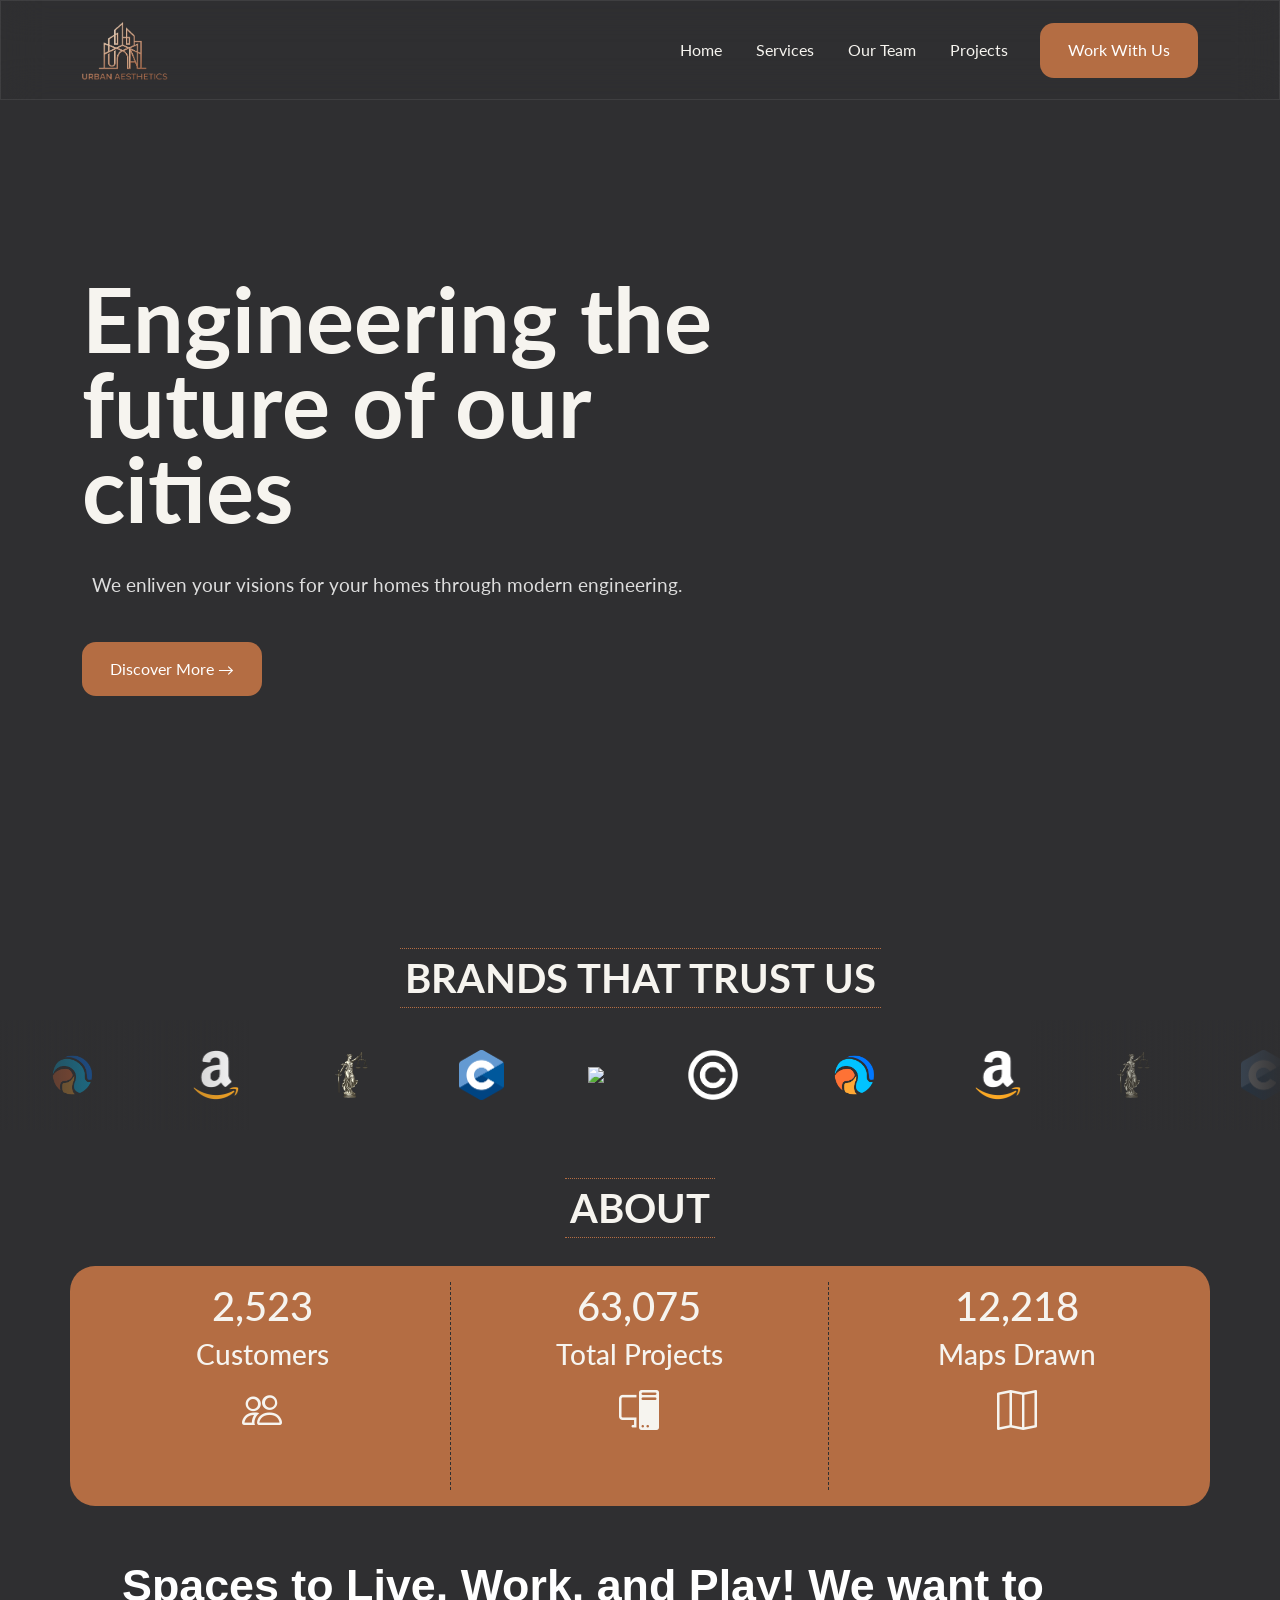
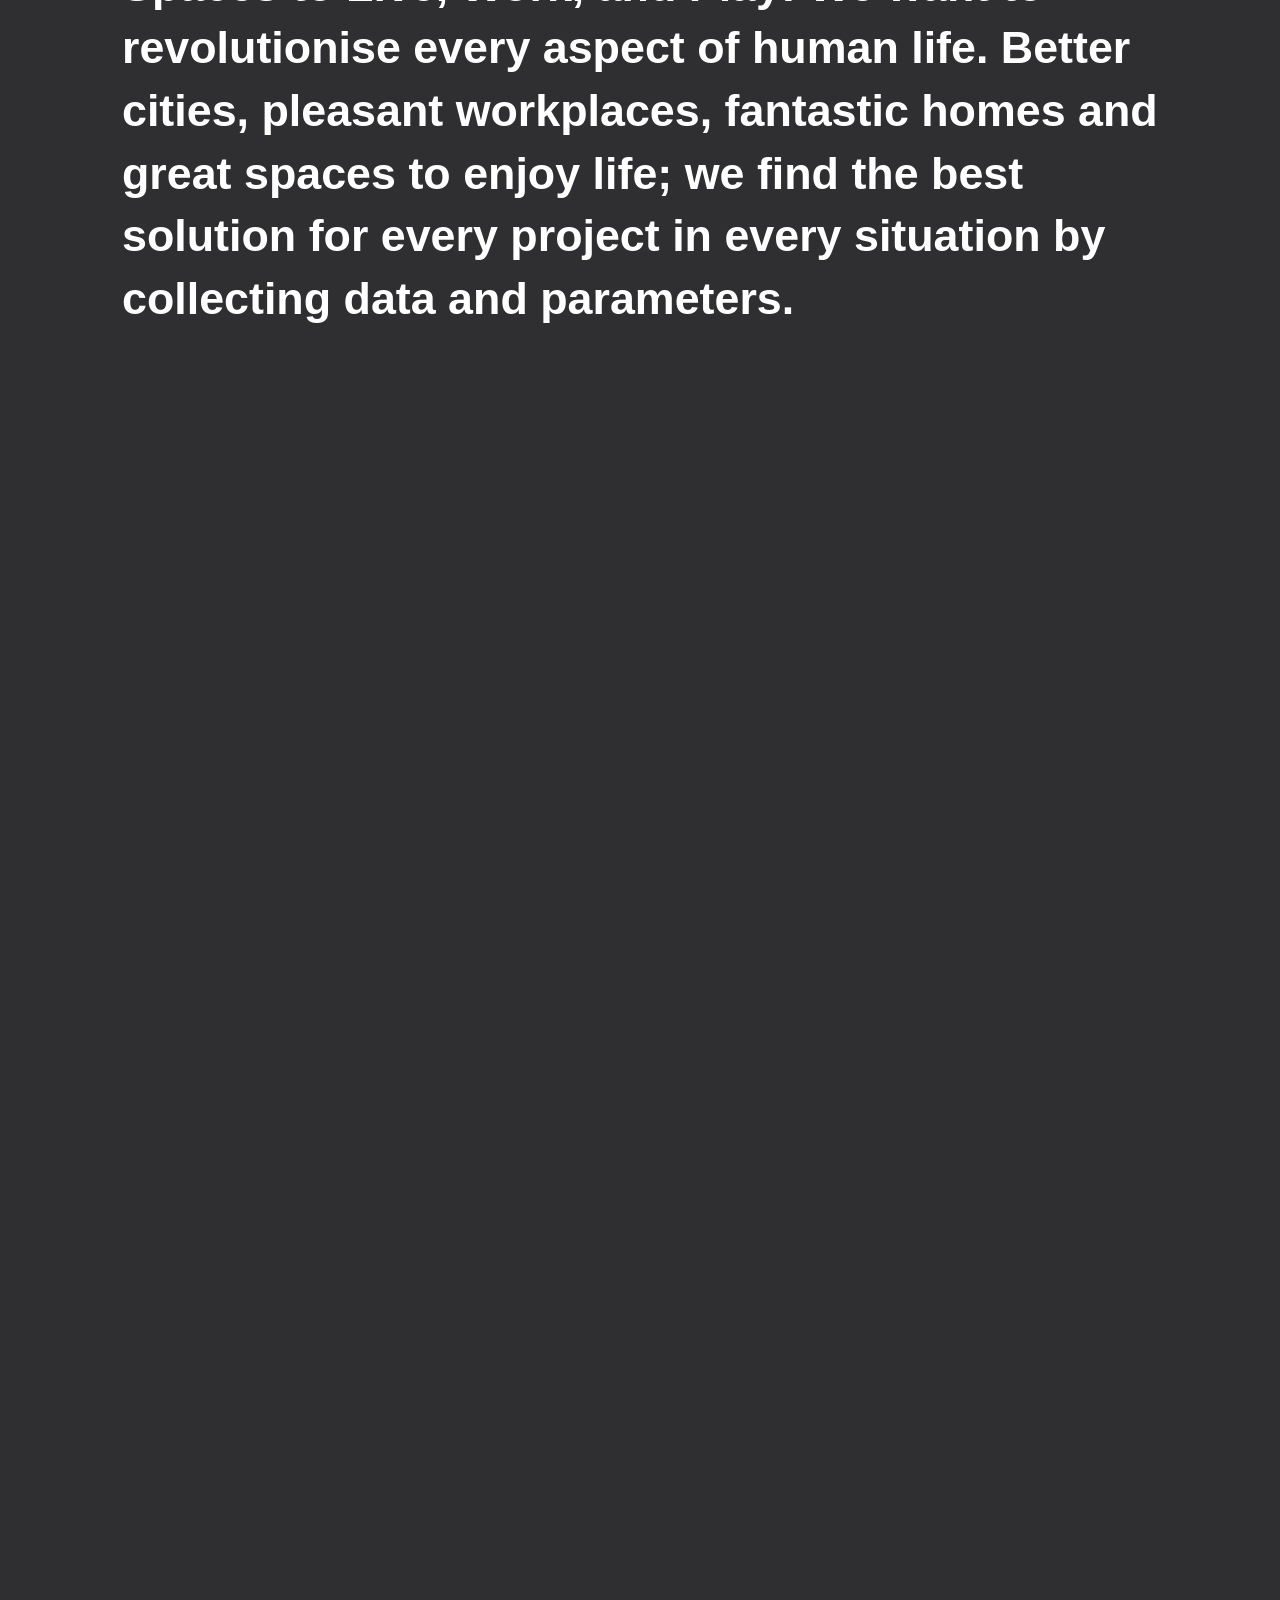
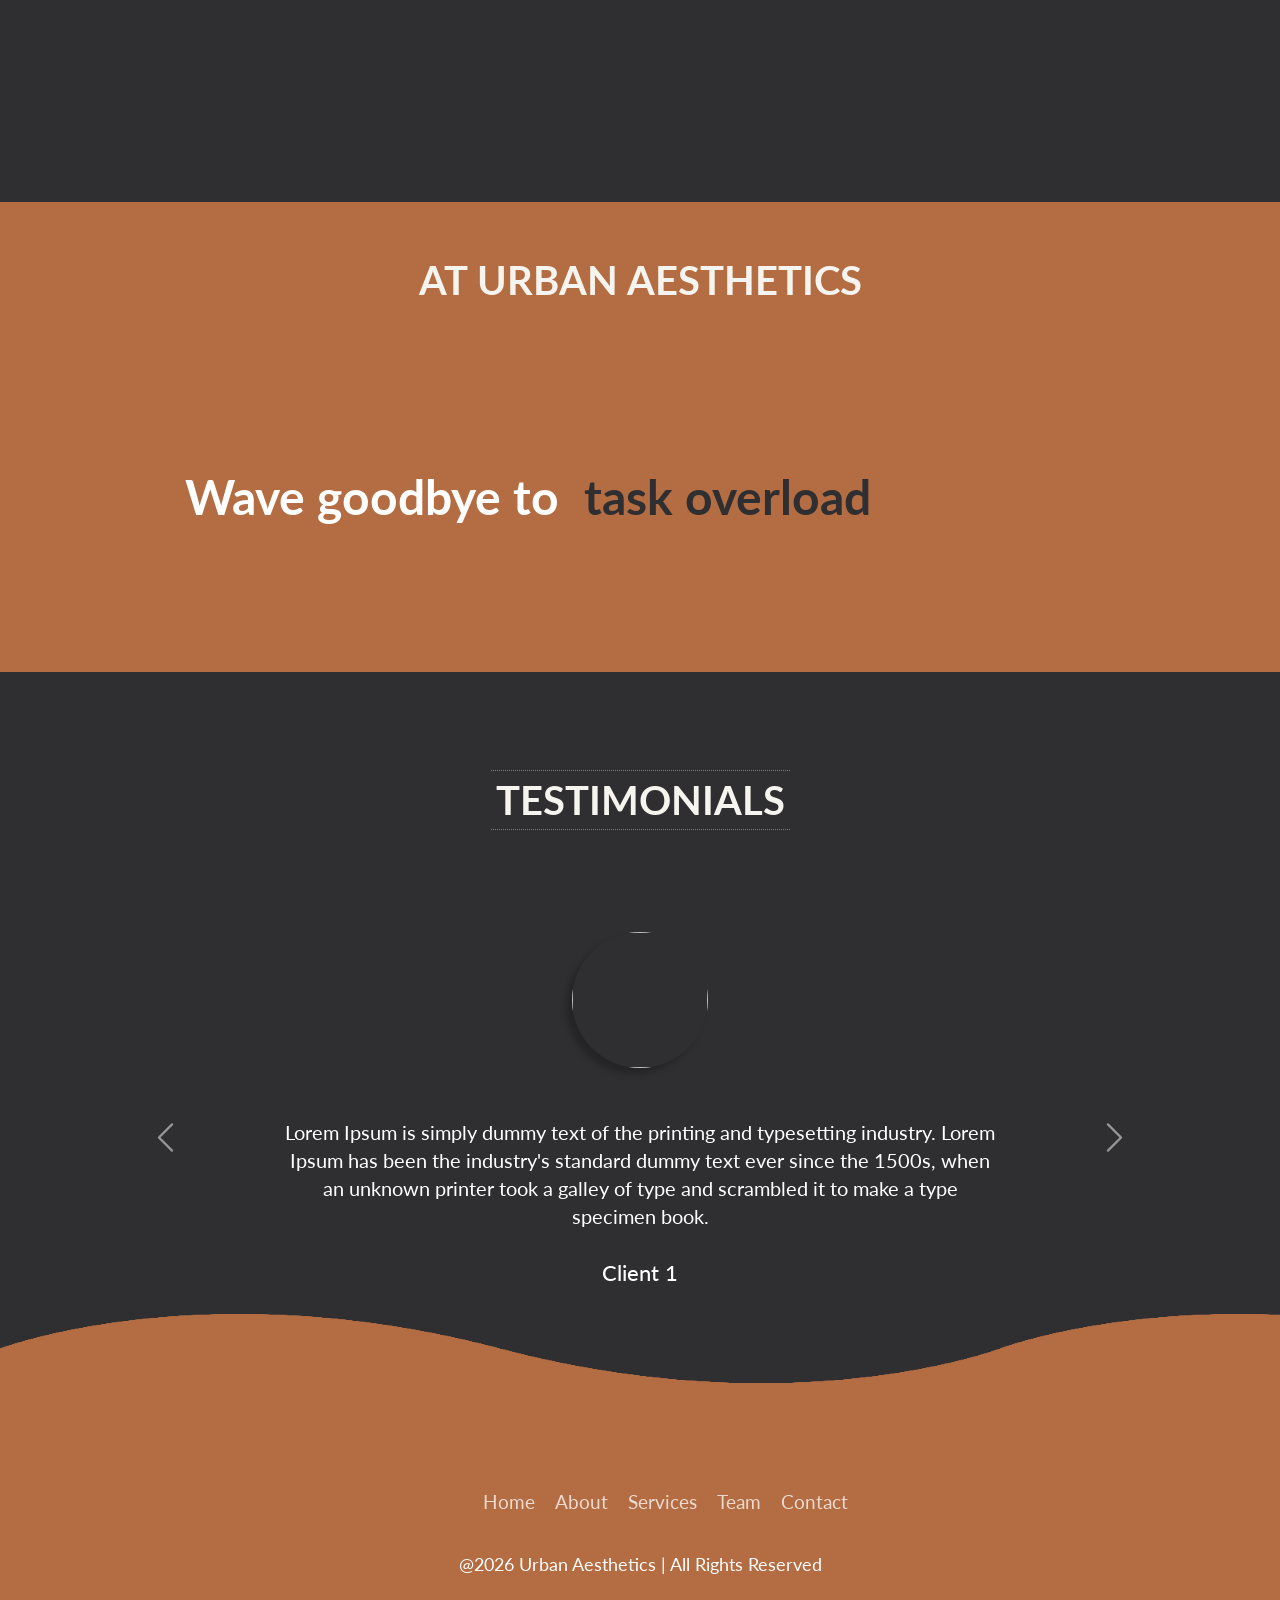
==== commit a249480d: "added swiper library" ====
--- a/index.html
+++ b/index.html
@@ -351,6 +351,8 @@
 
   </footer>
 <script src="https://code.jquery.com/jquery-3.7.1.min.js"></script>
+<script src="https://cdn.jsdelivr.net/npm/swiper@11/swiper-bundle.min.js"></script>
+<script src="js/swiper-bundle.min.js"></script>
 
 <script src="https://cdnjs.cloudflare.com/ajax/libs/waypoints/4.0.1/jquery.waypoints.min.js"></script>
 
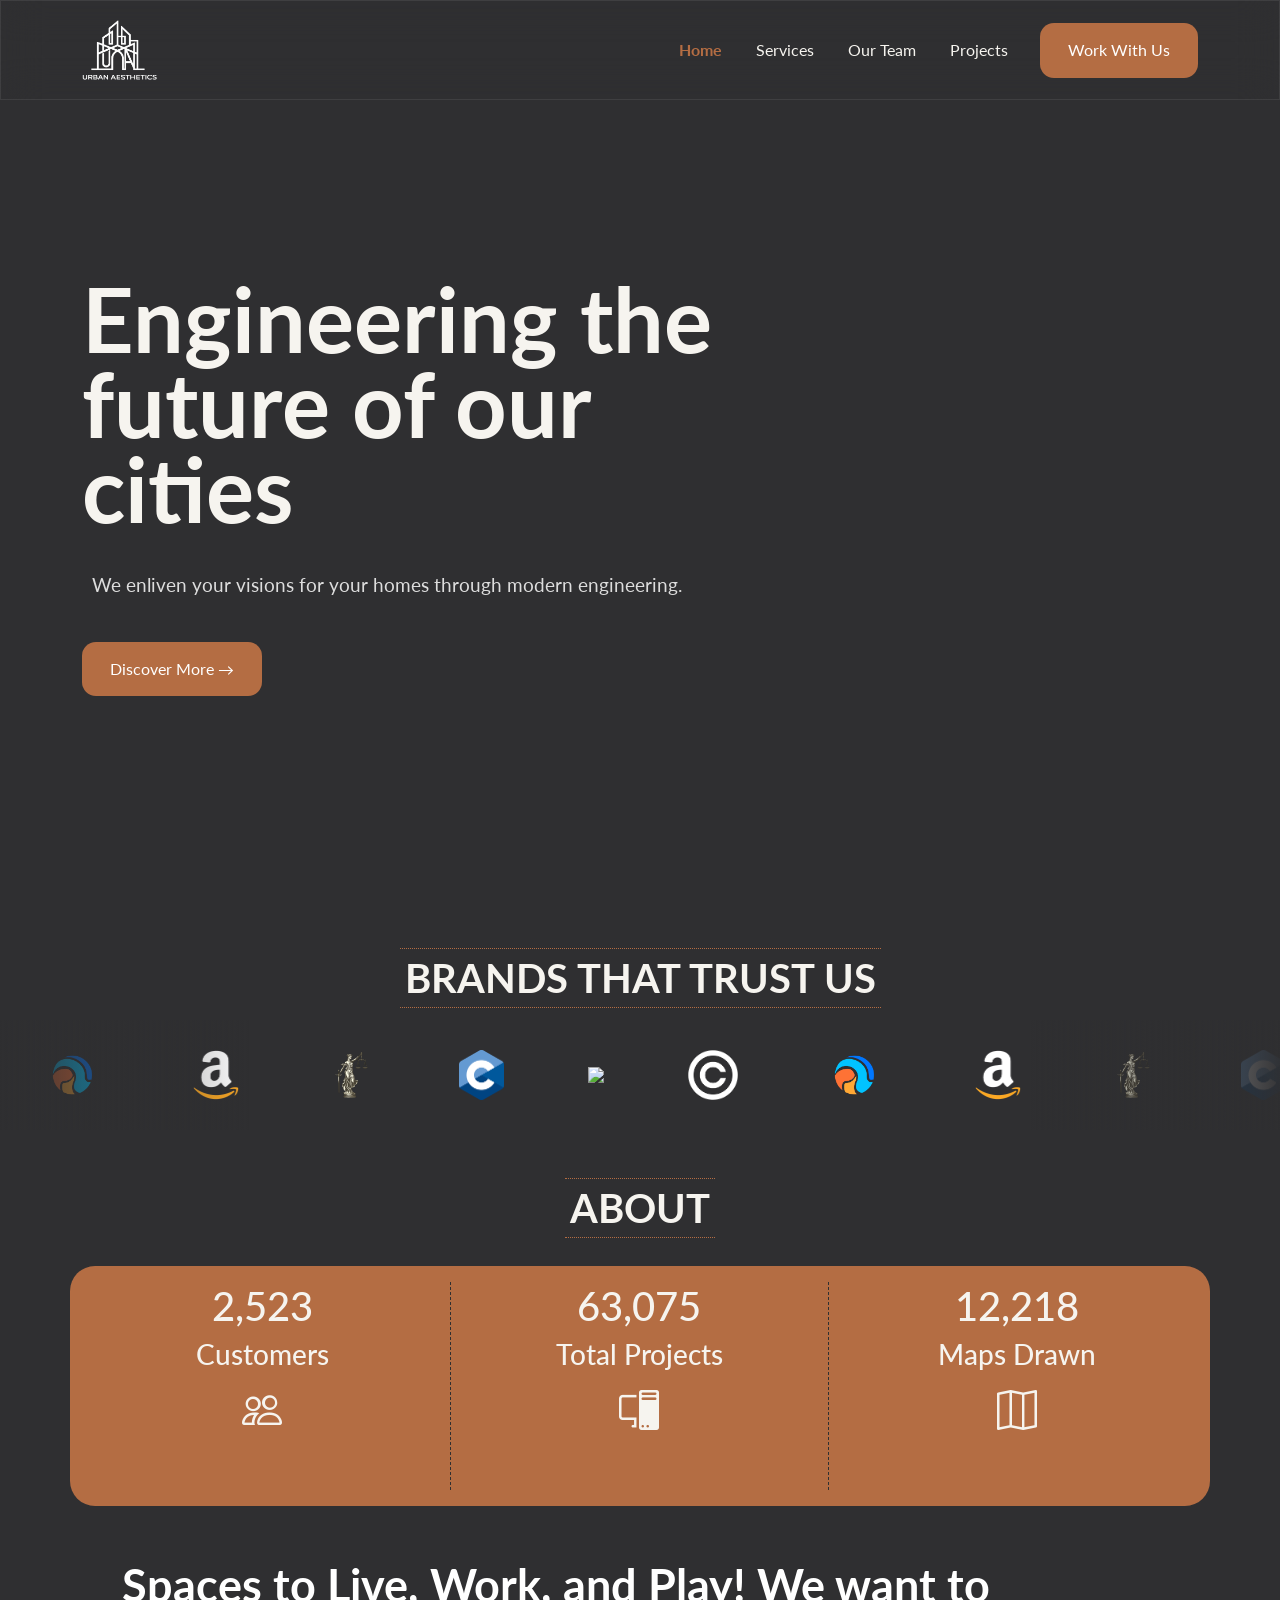
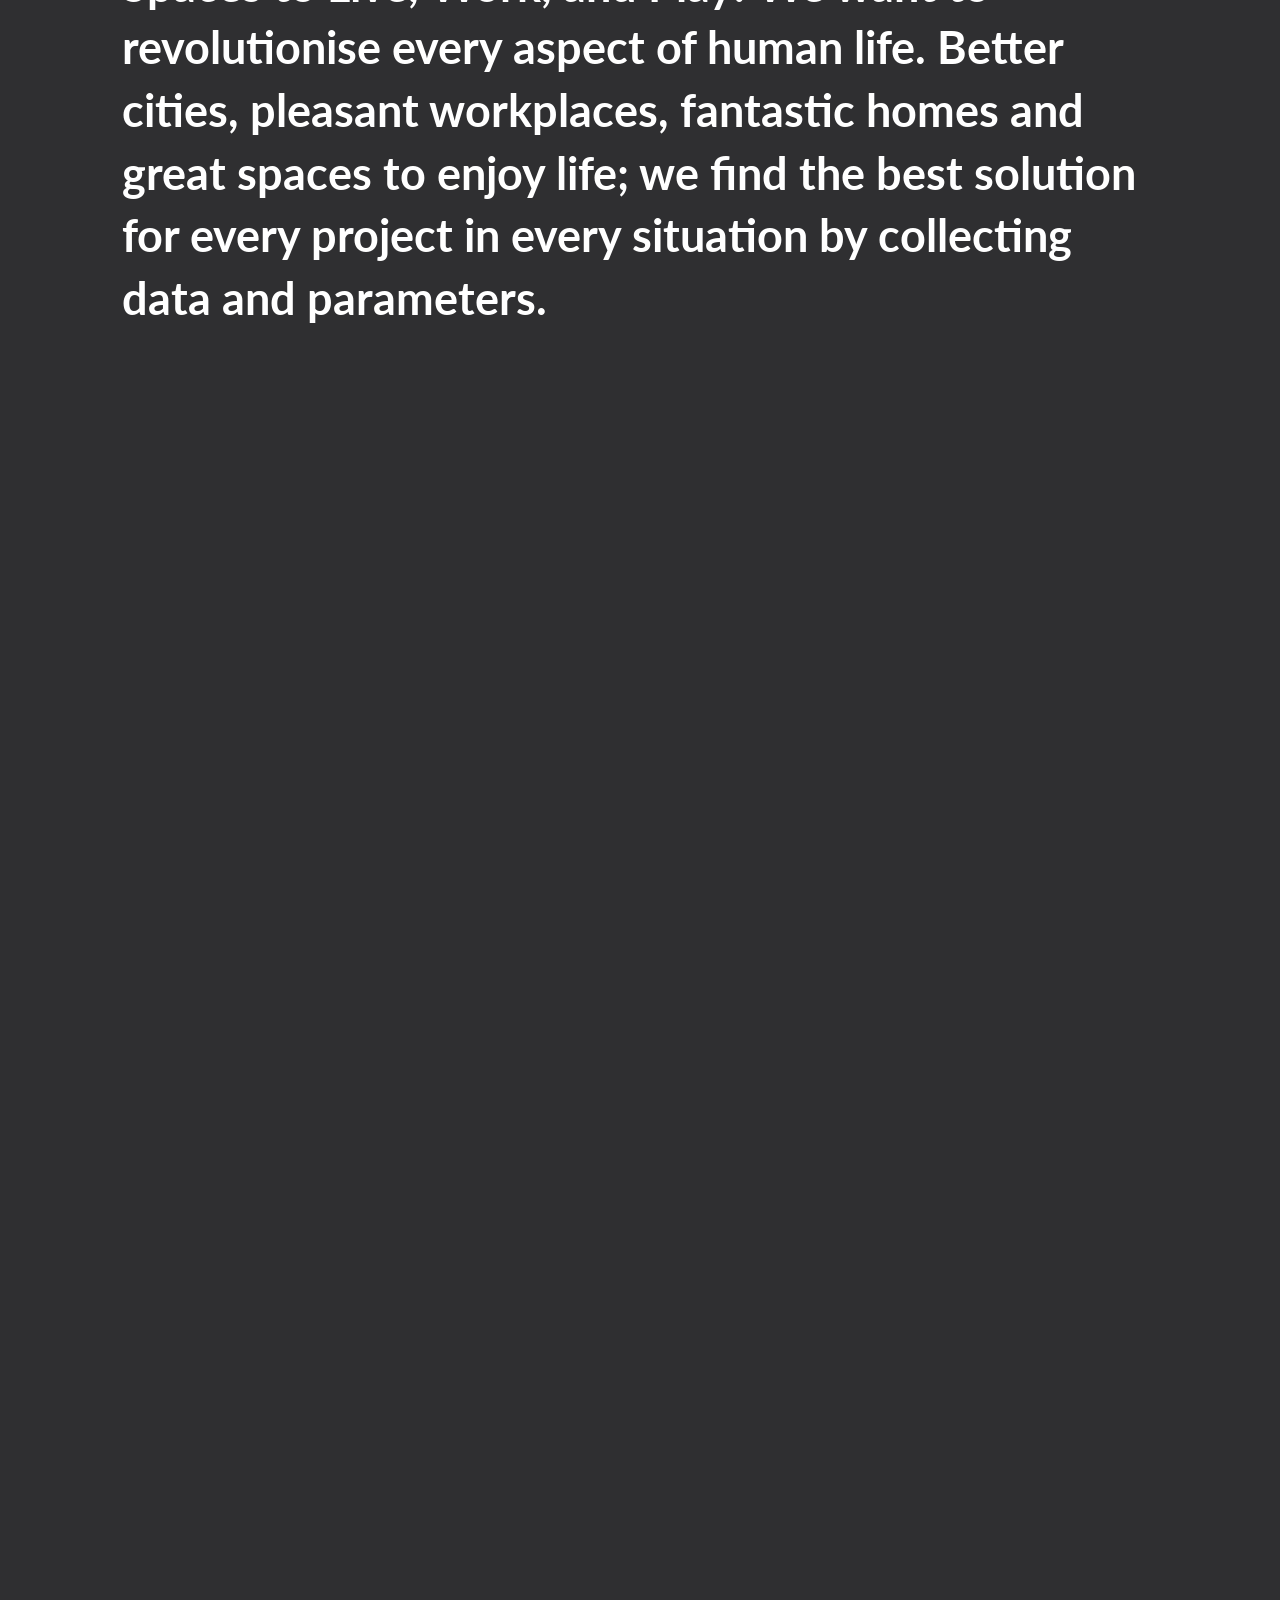
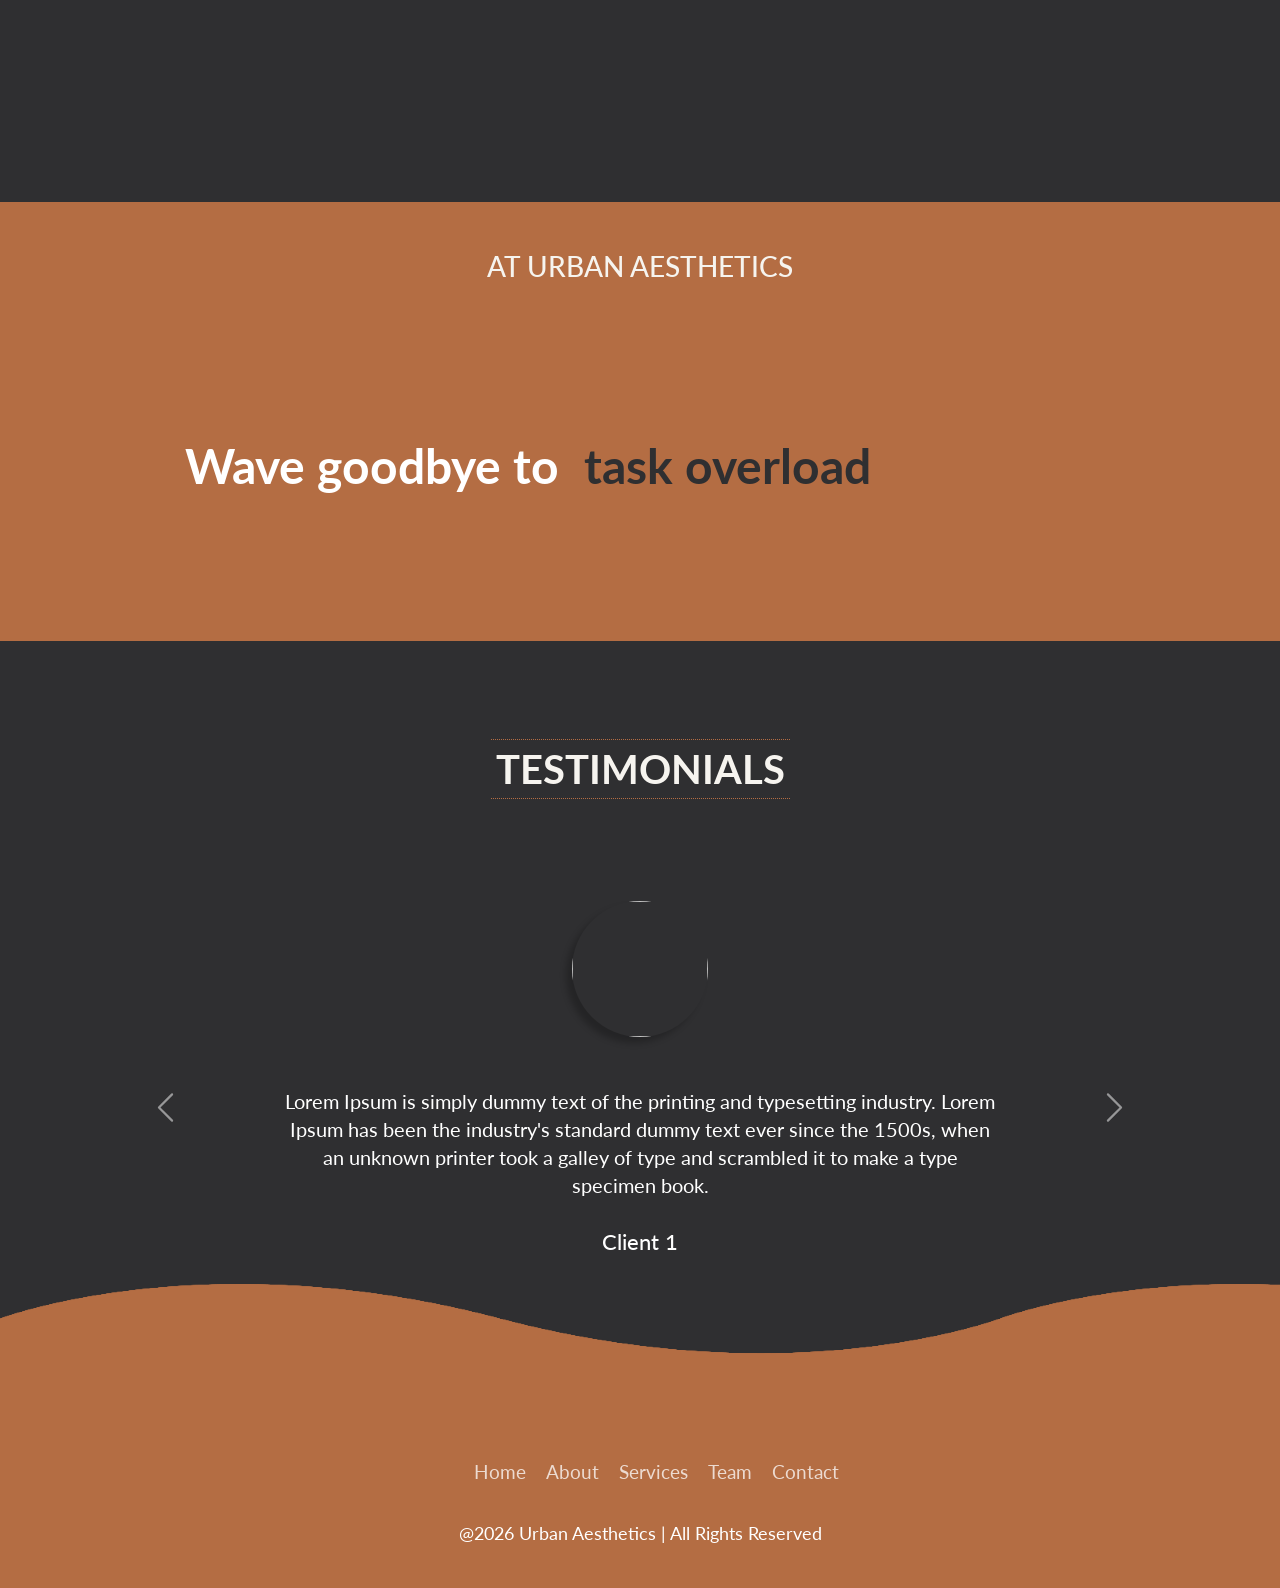
==== commit 87dae73e: "footer adjustment, logo change, readability" ====
--- a/index.html
+++ b/index.html
@@ -22,7 +22,7 @@
 <div class="container">
 
 <a class="navbar-brand" href="#">
-<img src="images/ChatGPT Image Jul 22, 2026, 11_35_36 AM.png" alt="">
+<img src="images/ChatGPT Image Jul 23, 2026, 01_25_40 PM.png" alt="">
 </a>
 
 <button class="navbar-toggler"
@@ -39,7 +39,7 @@
 <ul class="navbar-nav align-items-lg-center">
 
 <li class="nav-item">
-<a class="nav-link" href="index.html">Home</a>
+<a class="nav-link active" href="index.html">Home</a>
 </li>
 
 <li class="nav-item">
@@ -181,7 +181,7 @@
 </div>
 
 <!-- Counter -->
-<div class="brands w-100 d-flex justify-content-center align-items-center">
+<div id="about" class="brands w-100 d-flex justify-content-center align-items-center">
    
     <h1 class="main-heading mt-5">ABOUT</h1>
 
@@ -244,9 +244,9 @@
 
 <div class="banner">
   <div class="container ">
-<div class="brands w-100 d-flex justify-content-center align-items-center">
+<div class=" w-100 d-flex justify-content-center align-items-center">
    
-    <h1 class="main-heading mt-5">AT URBAN AESTHETICS</h1>
+    <h3 class="mt-5">AT URBAN AESTHETICS</h3>
 
 </div>
     <div class="wave-container">
@@ -340,11 +340,11 @@
     </ul>
 
     <ul class="menu">
-      <li class="nav-link active"><a href="#">Home</a></li>
-      <li><a href="#">About</a></li>
-      <li><a href="#">Services</a></li>
-      <li><a href="#">Team</a></li>
-      <li><a href="#">Contact</a></li>
+      <li><a href="index.html">Home</a></li>
+      <li><a href="#about">About</a></li>
+      <li><a href="services.html">Services</a></li>
+      <li><a href="team.html">Team</a></li>
+      <li><a href="contact.html">Contact</a></li>
     </ul>
 
     <p>@2026 Urban Aesthetics | All Rights Reserved</p>
--- a/css/style.css
+++ b/css/style.css
@@ -182,8 +182,9 @@
 
   position: relative;
 }
-.nav-link:hover {
-  font-weight: 700;
+.nav-link:hover , .nav-link.active{
+  font-weight: 700 !important;
+  color: var(--accent) !important;
 }
 
 .nav-link::after {
@@ -226,7 +227,7 @@
 .hero {
   height: 100vh;
 
-  background: url(/images/hero1.jpg);
+  background: url("../images/hero1.jpg");
 
   background-size: cover;
 
@@ -503,7 +504,7 @@
 }
 
 .node-desc {
-    color: #78736F;
+    color: #f6f4ef;
     font-size: 14px;
     line-height: 1.6;
     font-weight: 300;
@@ -668,7 +669,7 @@
   left: 0;
   width: 100%;
   height: 100px;
-  background: url(/images/wave.png);
+  background: url("../images/wave.png");
   background-size: 1000px 100px;
 }
 
@@ -781,6 +782,7 @@
 /* =================== CONTAINER 3 ================ */
 .con3 {
   color: #ddd;
+  margin-bottom: 200px;
 }
 .box-con3 {
   width: 100%;
@@ -923,6 +925,9 @@
 /* TEAM */
 
 /* SLIDESHOW */
+#slide {
+  margin-bottom: 100px;
+}
 
 .panorama-swiper{
   width: 100%;
@@ -949,13 +954,11 @@
   transform:translateX(-50%);
   width:80%;
   text-align:center;
-  color: var(--secondary);
+  color: var(--light);
+  font-weight: 700;
   z-index:2;
-  background: linear-gradient(
-    to top,
-    rgba(179,107,66,1),
-    transparent
-  );
+  background: var(--accent);
+  padding-top: 30px;
 }
 
 .slide img{
@@ -1006,7 +1009,7 @@
 
 
 .section-sub{
-  color:var(--taupe);
+  color:var(--light);
   font-size:14px;
   max-width:480px;
   line-height:1.8;
@@ -1638,7 +1641,6 @@
     position:sticky;
     top:25vh;
 
-    font-family:"Inter",sans-serif;
     font-size:2.8rem;
     font-weight:700;
     color:#fff;
